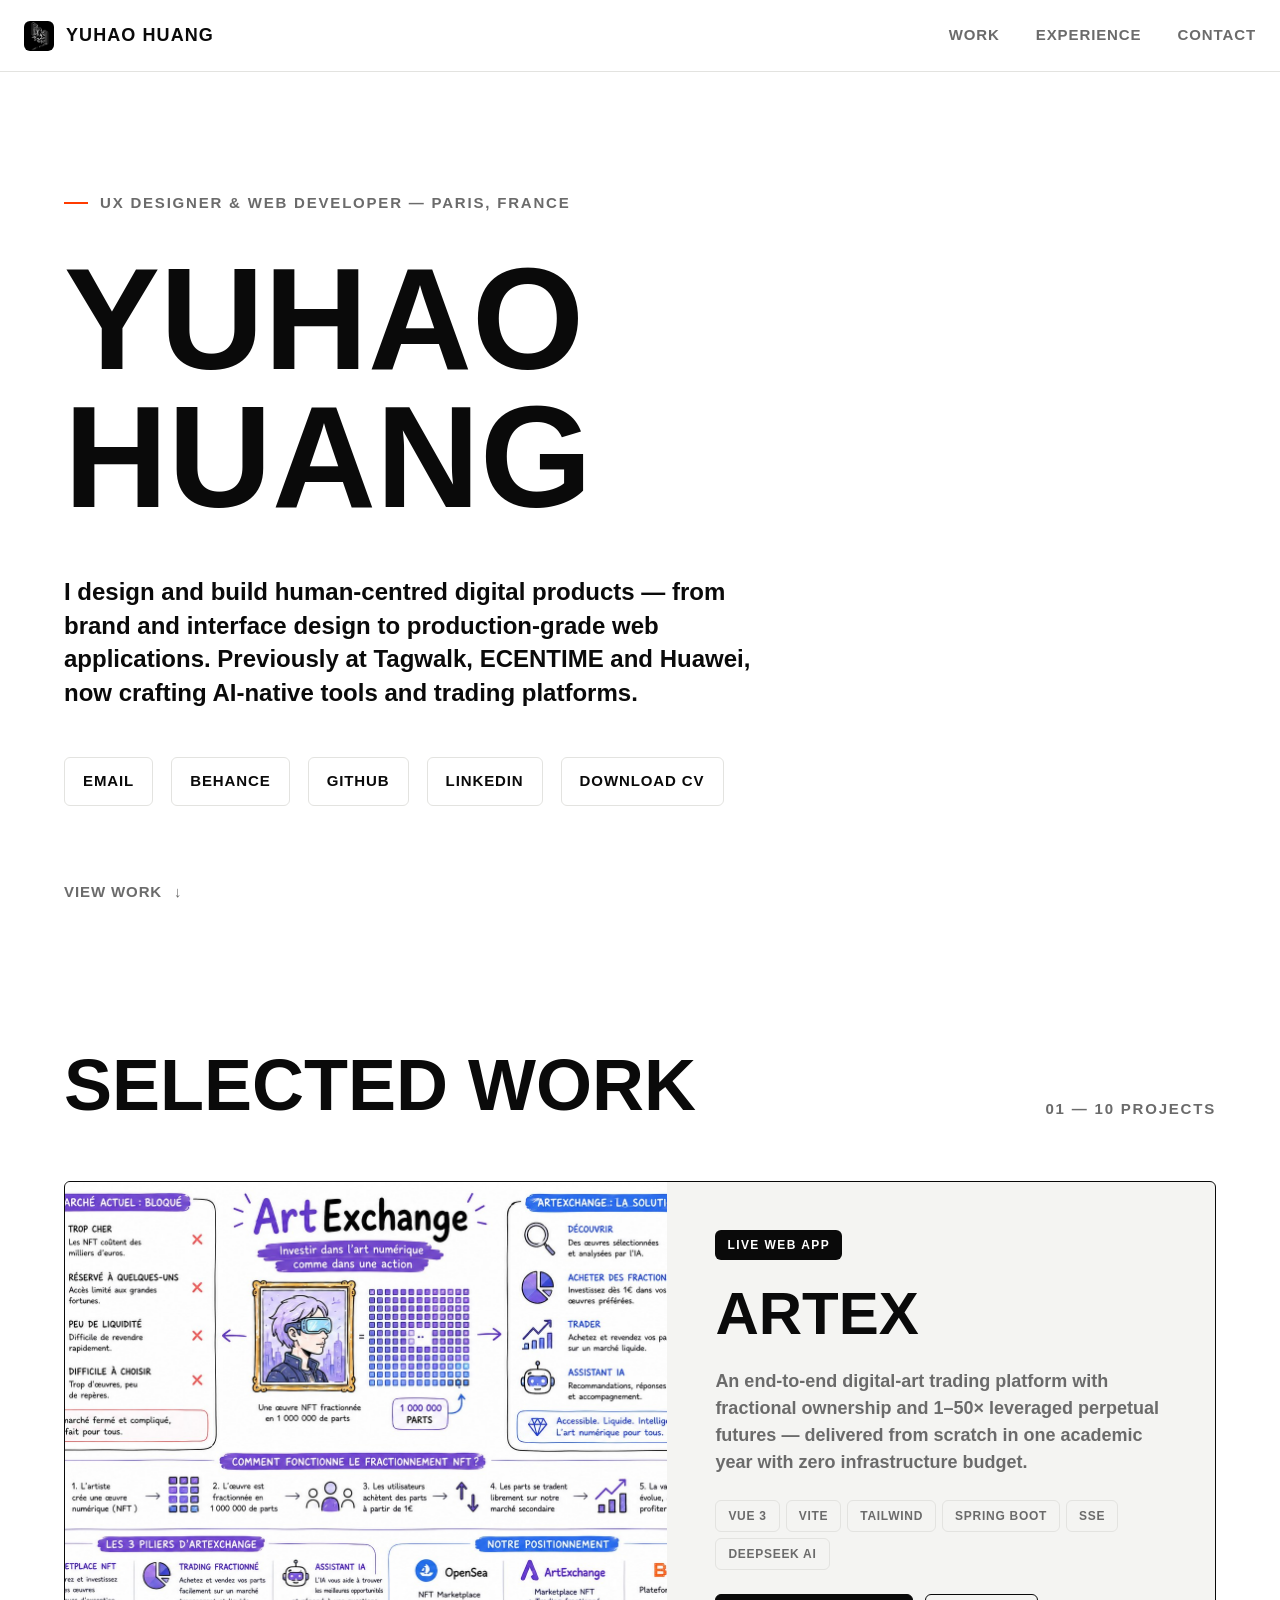
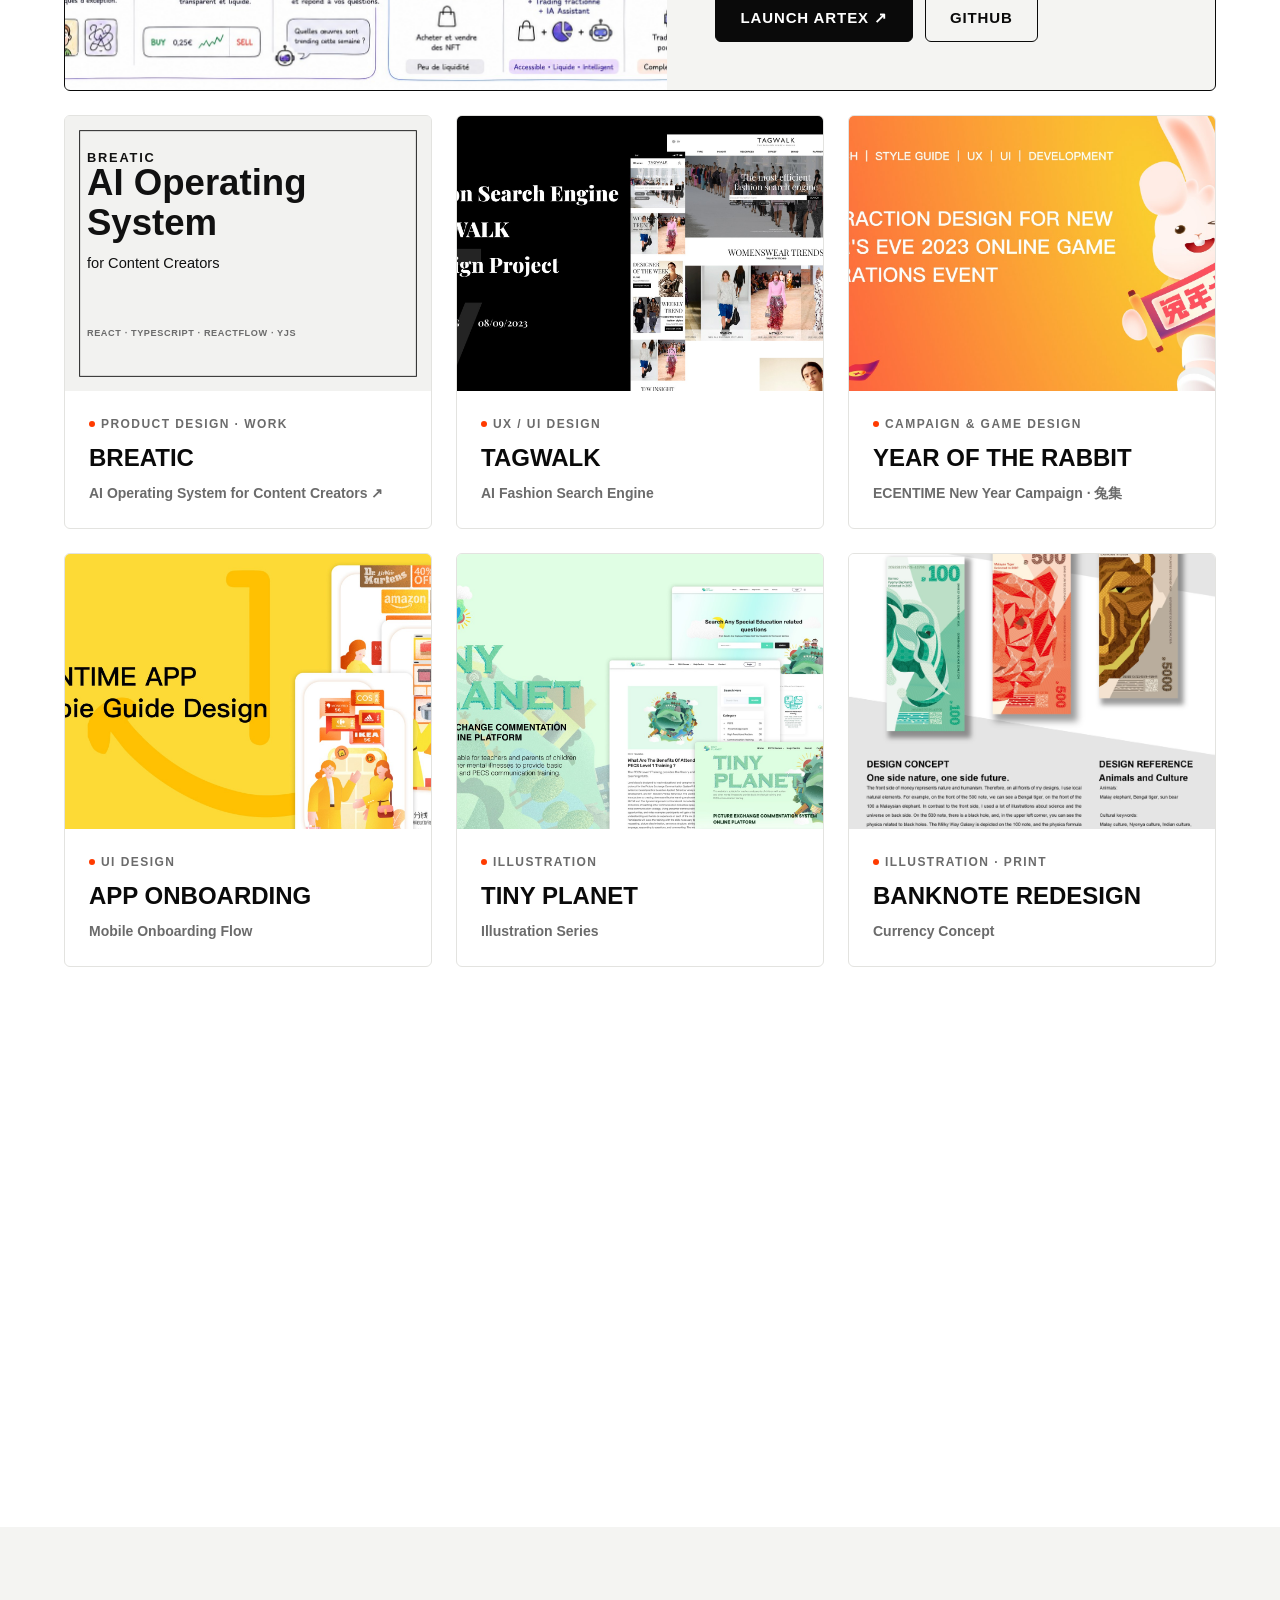
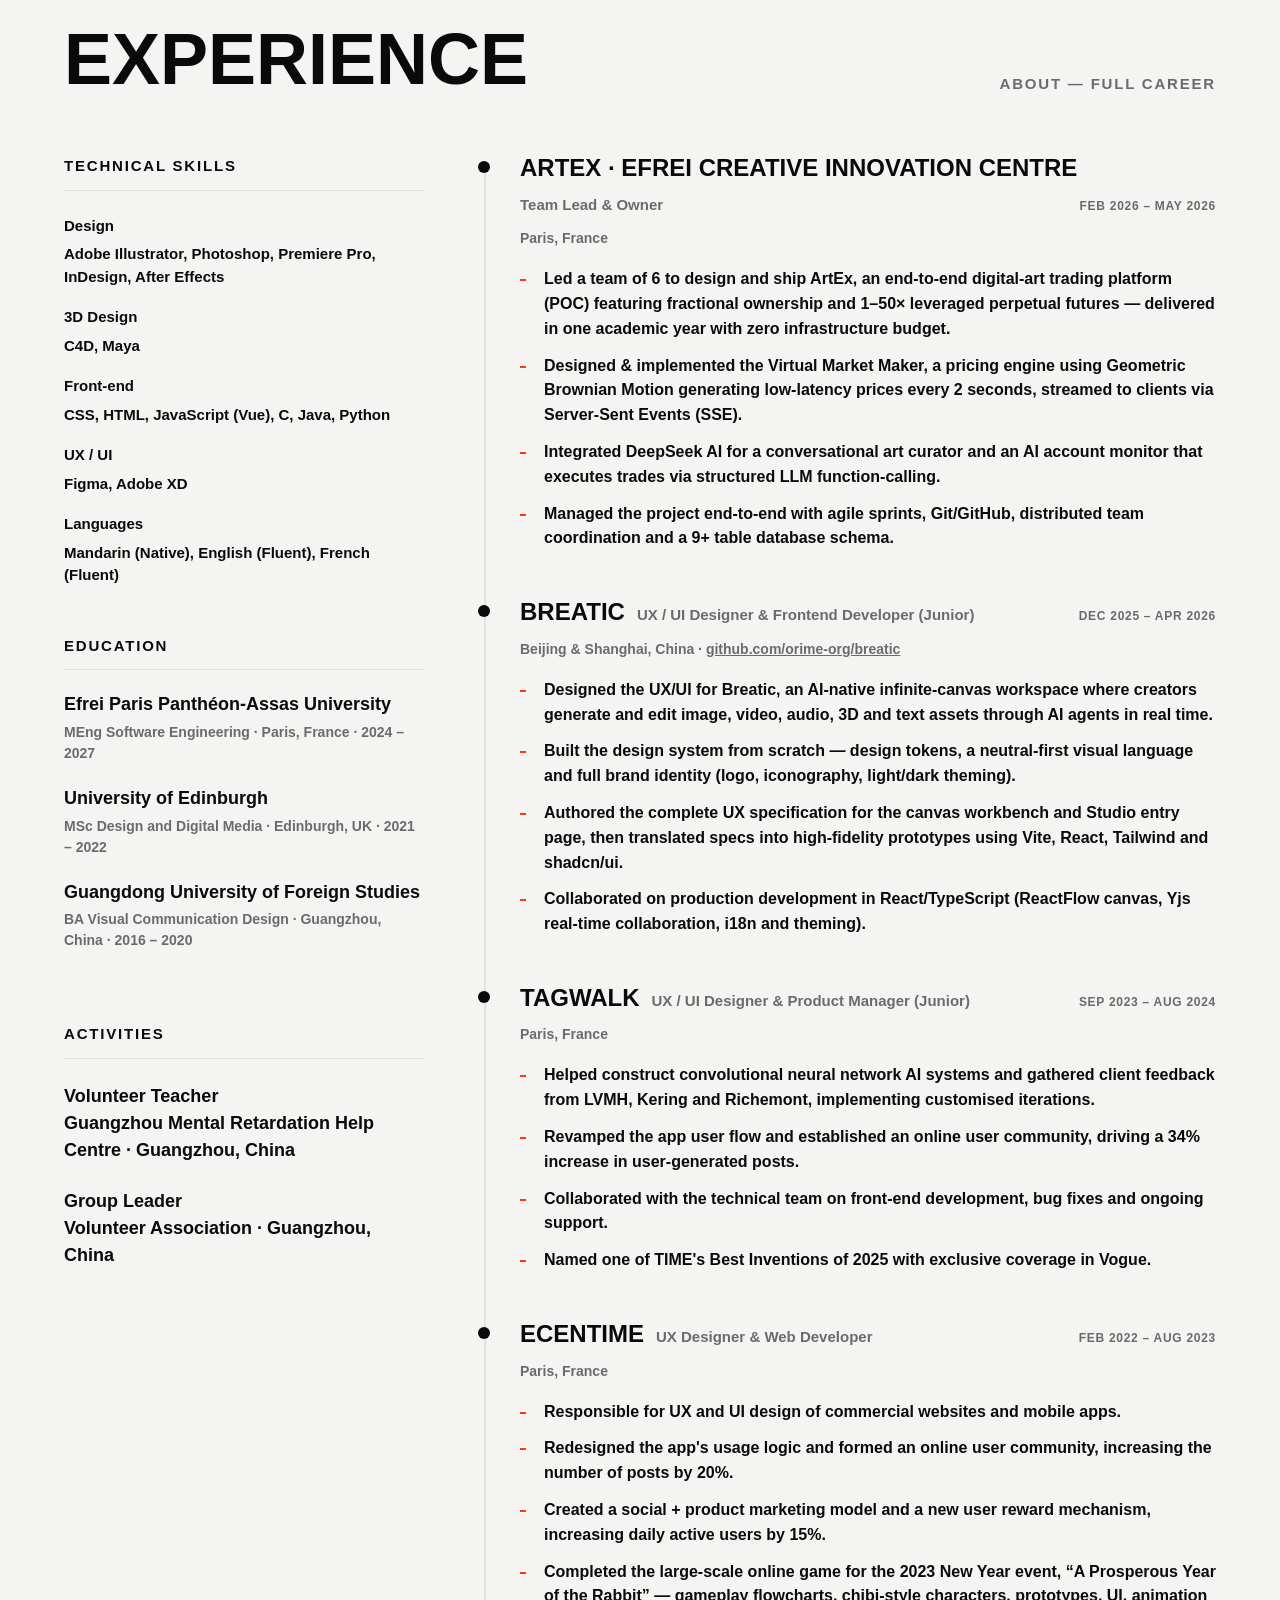
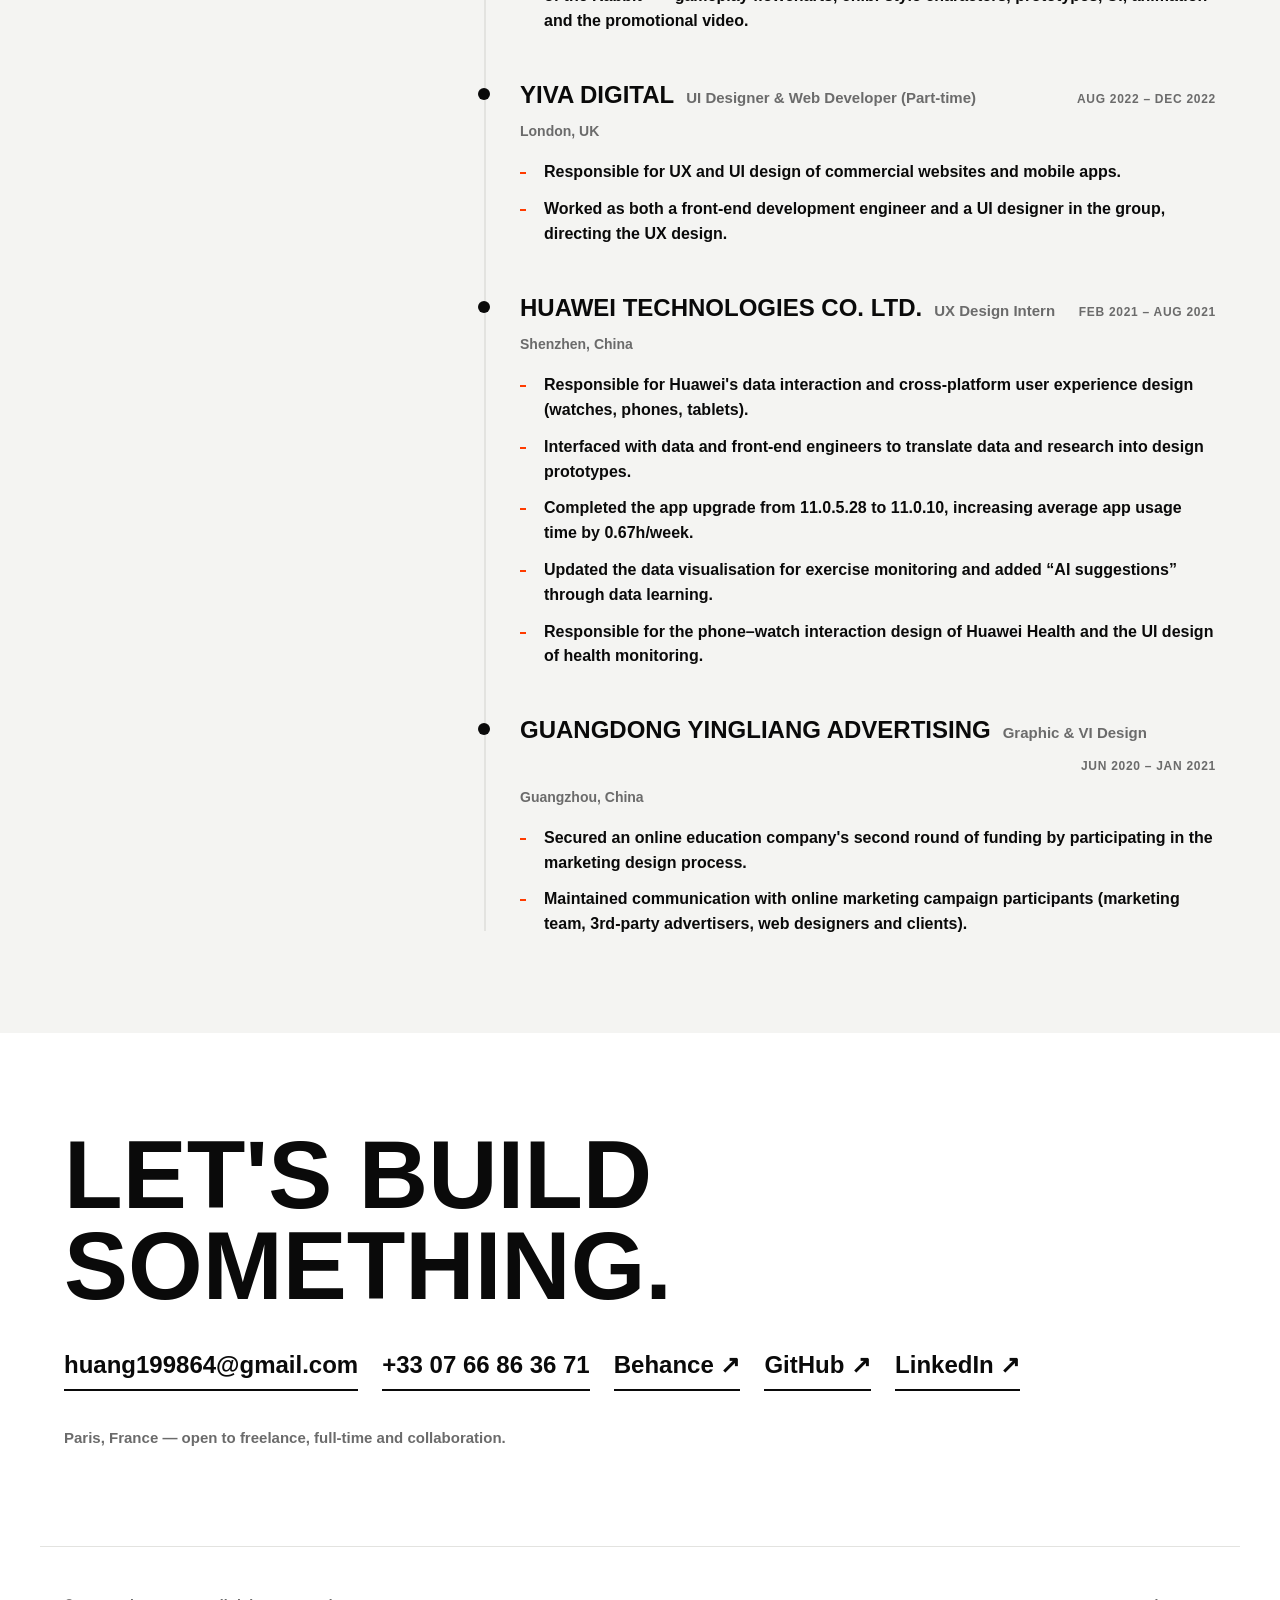
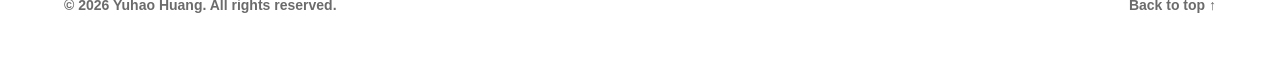
==== index.html @ ce912891 "Initial commit: personal portfolio website" ====
<!doctype html>
<html lang="en">
<head>
  <meta charset="UTF-8" />
  <meta name="viewport" content="width=device-width, initial-scale=1.0" />
  <title>Yuhao Huang — UX Designer &amp; Web Developer</title>
  <meta name="description" content="Portfolio of Yuhao Huang — UX designer and web developer based in Paris. Product design, interface design and full-stack web projects." />
  <link rel="icon" type="image/png" href="assets/favicon.png" />
  <link rel="stylesheet" href="css/style.css" />
  <script>document.documentElement.classList.add('js');</script>
</head>
<body>

  <!-- ============================================================ NAV -->
  <header class="nav">
    <a class="nav__brand" href="#top">
      <img src="assets/logo.png" alt="Yuhao Huang logo" />
      Yuhao Huang
    </a>
    <nav class="nav__links" id="navLinks">
      <a href="#work">Work</a>
      <a href="#experience">Experience</a>
      <a href="#contact">Contact</a>
    </nav>
    <button class="nav__toggle" id="navToggle" aria-label="Toggle menu">
      <span></span><span></span><span></span>
    </button>
  </header>

  <main>
    <!-- ============================================================ HERO -->
    <section class="hero" id="top">
      <p class="hero__eyebrow">UX Designer &amp; Web Developer — Paris, France</p>
      <h1 class="hero__name">Yuhao<br />Huang</h1>
      <p class="hero__tagline">
        I design and build human-centred digital products — from brand and interface
        design to production-grade web applications. Previously at Tagwalk, ECENTIME
        and Huawei, now crafting AI-native tools and trading platforms.
      </p>
      <div class="hero__links">
        <a href="mailto:huang199864@gmail.com">Email</a>
        <a href="https://www.behance.net/huang19986b513" target="_blank" rel="noopener">Behance</a>
        <a href="https://github.com/JackyHuang75414" target="_blank" rel="noopener">GitHub</a>
        <a href="https://www.linkedin.com/in/jacky-huang-5822a321b" target="_blank" rel="noopener">LinkedIn</a>
        <a href="assets/Yuhao-Huang_CV.pdf" target="_blank" rel="noopener">Download CV</a>
      </div>
      <a class="hero__scroll" href="#work">View work <span>↓</span></a>
    </section>

    <!-- ============================================================ WORK -->
    <section class="section work" id="work">
      <div class="section__head">
        <h2>Selected Work</h2>
        <span class="section__index">01 — 10 Projects</span>
      </div>

      <!-- ArtEx — full-stack web product (distinct treatment) -->
      <article class="featured grid--featured reveal">
        <div class="featured__media">
          <img src="assets/artex/cover.jpg" alt="ArtEx — fractional art trading platform" loading="lazy" />
        </div>
        <div class="featured__body">
          <span class="badge">Live Web App</span>
          <h3 class="featured__title">ArtEx</h3>
          <p class="featured__desc">
            An end-to-end digital-art trading platform with fractional ownership and
            1–50× leveraged perpetual futures — delivered from scratch in one academic
            year with zero infrastructure budget.
          </p>
          <div class="chips">
            <span class="chip">Vue 3</span>
            <span class="chip">Vite</span>
            <span class="chip">Tailwind</span>
            <span class="chip">Spring Boot</span>
            <span class="chip">SSE</span>
            <span class="chip">DeepSeek AI</span>
          </div>
          <div class="featured__actions">
            <a class="btn btn--solid" href="artex/" target="_blank" rel="noopener">Launch ArtEx ↗</a>
            <a class="btn btn--ghost" href="https://github.com/JackyHuang75414/Innovation_project_Digital_Art_Paintings" target="_blank" rel="noopener">GitHub</a>
          </div>
        </div>
      </article>

      <!-- Design & product grid -->
      <div class="grid">
        <!-- Breatic -->
        <a class="project reveal" href="https://github.com/orime-org/breatic" target="_blank" rel="noopener">
          <div class="project__media"><img src="assets/breatic/cover.svg" alt="Breatic" loading="lazy" /></div>
          <div class="project__body">
            <span class="project__cat"><span class="dot"></span>Product Design · Work</span>
            <h3 class="project__title">Breatic</h3>
            <p class="project__sub">AI Operating System for Content Creators ↗</p>
          </div>
        </a>

        <!-- Tagwalk -->
        <article class="project reveal" data-project="tagwalk">
          <div class="project__media"><img src="assets/tagwalk/1.jpg" alt="Tagwalk fashion search engine" loading="lazy" /></div>
          <div class="project__body">
            <span class="project__cat"><span class="dot"></span>UX / UI Design</span>
            <h3 class="project__title">Tagwalk</h3>
            <p class="project__sub">AI Fashion Search Engine</p>
          </div>
        </article>

        <!-- Rabbit -->
        <article class="project reveal" data-project="rabbit">
          <div class="project__media"><img src="assets/rabbit/1.jpg" alt="A Prosperous Year of the Rabbit" loading="lazy" /></div>
          <div class="project__body">
            <span class="project__cat"><span class="dot"></span>Campaign &amp; Game Design</span>
            <h3 class="project__title">Year of the Rabbit</h3>
            <p class="project__sub">ECENTIME New Year Campaign · 兔集</p>
          </div>
        </article>

        <!-- App onboarding guide -->
        <article class="project reveal" data-project="onboarding">
          <div class="project__media"><img src="assets/onboarding/1.jpg" alt="App onboarding guide" loading="lazy" /></div>
          <div class="project__body">
            <span class="project__cat"><span class="dot"></span>UI Design</span>
            <h3 class="project__title">App Onboarding</h3>
            <p class="project__sub">Mobile Onboarding Flow</p>
          </div>
        </article>

        <!-- Tiny planet -->
        <article class="project reveal" data-project="tinyplanet">
          <div class="project__media"><img src="assets/tinyplanet/1.jpg" alt="Tiny planet" loading="lazy" /></div>
          <div class="project__body">
            <span class="project__cat"><span class="dot"></span>Illustration</span>
            <h3 class="project__title">Tiny Planet</h3>
            <p class="project__sub">Illustration Series</p>
          </div>
        </article>

        <!-- Banknote -->
        <article class="project reveal" data-project="banknote">
          <div class="project__media"><img src="assets/banknote/1.jpg" alt="Banknote redesign" loading="lazy" /></div>
          <div class="project__body">
            <span class="project__cat"><span class="dot"></span>Illustration · Print</span>
            <h3 class="project__title">Banknote Redesign</h3>
            <p class="project__sub">Currency Concept</p>
          </div>
        </article>

        <!-- Zhongce -->
        <article class="project reveal" data-project="zhongce">
          <div class="project__media"><img src="assets/zhongce/1.jpg" alt="Crowd-testing base" loading="lazy" /></div>
          <div class="project__body">
            <span class="project__cat"><span class="dot"></span>App UI / UX Design</span>
            <h3 class="project__title">Crowd-Testing Base</h3>
            <p class="project__sub">众测基地 — Product Testing Platform</p>
          </div>
        </article>

        <!-- PECS -->
        <article class="project reveal" data-project="pecs">
          <div class="project__media"><img src="assets/pecs/1.jpg" alt="PECS visual teaching aid" loading="lazy" /></div>
          <div class="project__body">
            <span class="project__cat"><span class="dot"></span>Inclusive Design</span>
            <h3 class="project__title">PECS Visual Teaching Aid</h3>
            <p class="project__sub">Communication Training System Design</p>
          </div>
        </article>

        <!-- Selected works -->
        <article class="project reveal" data-project="works">
          <div class="project__media"><img src="assets/works/1.jpg" alt="Selected works" loading="lazy" /></div>
          <div class="project__body">
            <span class="project__cat"><span class="dot"></span>Portfolio</span>
            <h3 class="project__title">Selected Works</h3>
            <p class="project__sub">黄禹豪作品 — Full Collection</p>
          </div>
        </article>
      </div>
    </section>

    <!-- ============================================================ EXPERIENCE -->
    <section class="section section--band" id="experience">
      <div class="section section--flush">
        <div class="section__head">
          <h2>Experience</h2>
          <span class="section__index">About — Full Career</span>
        </div>

        <div class="experience__layout">
          <aside class="exp__sidebar">
            <div class="exp__block">
              <h3>Technical Skills</h3>
              <ul class="skill-list">
                <li><strong>Design</strong>Adobe Illustrator, Photoshop, Premiere Pro, InDesign, After Effects</li>
                <li><strong>3D Design</strong>C4D, Maya</li>
                <li><strong>Front-end</strong>CSS, HTML, JavaScript (Vue), C, Java, Python</li>
                <li><strong>UX / UI</strong>Figma, Adobe XD</li>
                <li><strong>Languages</strong>Mandarin (Native), English (Fluent), French (Fluent)</li>
              </ul>
            </div>

            <div class="exp__block">
              <h3>Education</h3>
              <div class="edu-item">
                <h4>Efrei Paris Panthéon-Assas University</h4>
                <p>MEng Software Engineering · Paris, France · 2024 – 2027</p>
              </div>
              <div class="edu-item">
                <h4>University of Edinburgh</h4>
                <p>MSc Design and Digital Media · Edinburgh, UK · 2021 – 2022</p>
              </div>
              <div class="edu-item">
                <h4>Guangdong University of Foreign Studies</h4>
                <p>BA Visual Communication Design · Guangzhou, China · 2016 – 2020</p>
              </div>
            </div>

            <div class="exp__block">
              <h3>Activities</h3>
              <div class="act-item">
                <h4>Volunteer Teacher</h4>
                <p>Guangzhou Mental Retardation Help Centre · Guangzhou, China</p>
              </div>
              <div class="act-item">
                <h4>Group Leader</h4>
                <p>Volunteer Association · Guangzhou, China</p>
              </div>
            </div>
          </aside>

          <div class="timeline">
            <div class="job">
              <div class="job__meta">
                <h4 class="job__company">ArtEx · EFREI Creative Innovation Centre</h4>
                <span class="job__role">Team Lead &amp; Owner</span>
                <span class="job__when">Feb 2026 – May 2026</span>
              </div>
              <p class="job__place">Paris, France</p>
              <ul class="job__list">
                <li>Led a team of 6 to design and ship ArtEx, an end-to-end digital-art trading platform (POC) featuring fractional ownership and 1–50× leveraged perpetual futures — delivered in one academic year with zero infrastructure budget.</li>
                <li>Designed &amp; implemented the Virtual Market Maker, a pricing engine using Geometric Brownian Motion generating low-latency prices every 2 seconds, streamed to clients via Server-Sent Events (SSE).</li>
                <li>Integrated DeepSeek AI for a conversational art curator and an AI account monitor that executes trades via structured LLM function-calling.</li>
                <li>Managed the project end-to-end with agile sprints, Git/GitHub, distributed team coordination and a 9+ table database schema.</li>
              </ul>
            </div>

            <div class="job">
              <div class="job__meta">
                <h4 class="job__company">Breatic</h4>
                <span class="job__role">UX / UI Designer &amp; Frontend Developer (Junior)</span>
                <span class="job__when">Dec 2025 – Apr 2026</span>
              </div>
              <p class="job__place">Beijing &amp; Shanghai, China · <a href="https://github.com/orime-org/breatic" target="_blank" rel="noopener" style="text-decoration:underline;">github.com/orime-org/breatic</a></p>
              <ul class="job__list">
                <li>Designed the UX/UI for Breatic, an AI-native infinite-canvas workspace where creators generate and edit image, video, audio, 3D and text assets through AI agents in real time.</li>
                <li>Built the design system from scratch — design tokens, a neutral-first visual language and full brand identity (logo, iconography, light/dark theming).</li>
                <li>Authored the complete UX specification for the canvas workbench and Studio entry page, then translated specs into high-fidelity prototypes using Vite, React, Tailwind and shadcn/ui.</li>
                <li>Collaborated on production development in React/TypeScript (ReactFlow canvas, Yjs real-time collaboration, i18n and theming).</li>
              </ul>
            </div>

            <div class="job">
              <div class="job__meta">
                <h4 class="job__company">Tagwalk</h4>
                <span class="job__role">UX / UI Designer &amp; Product Manager (Junior)</span>
                <span class="job__when">Sep 2023 – Aug 2024</span>
              </div>
              <p class="job__place">Paris, France</p>
              <ul class="job__list">
                <li>Helped construct convolutional neural network AI systems and gathered client feedback from LVMH, Kering and Richemont, implementing customised iterations.</li>
                <li>Revamped the app user flow and established an online user community, driving a 34% increase in user-generated posts.</li>
                <li>Collaborated with the technical team on front-end development, bug fixes and ongoing support.</li>
                <li>Named one of TIME's Best Inventions of 2025 with exclusive coverage in Vogue.</li>
              </ul>
            </div>

            <div class="job">
              <div class="job__meta">
                <h4 class="job__company">ECENTIME</h4>
                <span class="job__role">UX Designer &amp; Web Developer</span>
                <span class="job__when">Feb 2022 – Aug 2023</span>
              </div>
              <p class="job__place">Paris, France</p>
              <ul class="job__list">
                <li>Responsible for UX and UI design of commercial websites and mobile apps.</li>
                <li>Redesigned the app's usage logic and formed an online user community, increasing the number of posts by 20%.</li>
                <li>Created a social + product marketing model and a new user reward mechanism, increasing daily active users by 15%.</li>
                <li>Completed the large-scale online game for the 2023 New Year event, “A Prosperous Year of the Rabbit” — gameplay flowcharts, chibi-style characters, prototypes, UI, animation and the promotional video.</li>
              </ul>
            </div>

            <div class="job">
              <div class="job__meta">
                <h4 class="job__company">YIVA Digital</h4>
                <span class="job__role">UI Designer &amp; Web Developer (Part-time)</span>
                <span class="job__when">Aug 2022 – Dec 2022</span>
              </div>
              <p class="job__place">London, UK</p>
              <ul class="job__list">
                <li>Responsible for UX and UI design of commercial websites and mobile apps.</li>
                <li>Worked as both a front-end development engineer and a UI designer in the group, directing the UX design.</li>
              </ul>
            </div>

            <div class="job">
              <div class="job__meta">
                <h4 class="job__company">Huawei Technologies Co. Ltd.</h4>
                <span class="job__role">UX Design Intern</span>
                <span class="job__when">Feb 2021 – Aug 2021</span>
              </div>
              <p class="job__place">Shenzhen, China</p>
              <ul class="job__list">
                <li>Responsible for Huawei's data interaction and cross-platform user experience design (watches, phones, tablets).</li>
                <li>Interfaced with data and front-end engineers to translate data and research into design prototypes.</li>
                <li>Completed the app upgrade from 11.0.5.28 to 11.0.10, increasing average app usage time by 0.67h/week.</li>
                <li>Updated the data visualisation for exercise monitoring and added “AI suggestions” through data learning.</li>
                <li>Responsible for the phone–watch interaction design of Huawei Health and the UI design of health monitoring.</li>
              </ul>
            </div>

            <div class="job">
              <div class="job__meta">
                <h4 class="job__company">Guangdong Yingliang Advertising</h4>
                <span class="job__role">Graphic &amp; VI Design</span>
                <span class="job__when">Jun 2020 – Jan 2021</span>
              </div>
              <p class="job__place">Guangzhou, China</p>
              <ul class="job__list">
                <li>Secured an online education company's second round of funding by participating in the marketing design process.</li>
                <li>Maintained communication with online marketing campaign participants (marketing team, 3rd-party advertisers, web designers and clients).</li>
              </ul>
            </div>
          </div>
        </div>
      </div>
    </section>

    <!-- ============================================================ CONTACT -->
    <section class="section contact" id="contact">
      <h2>Let's build<br />something.</h2>
      <div class="contact__grid">
        <a href="mailto:huang199864@gmail.com">huang199864@gmail.com</a>
        <a href="tel:+330766863671">+33 07 66 86 36 71</a>
        <a href="https://www.behance.net/huang19986b513" target="_blank" rel="noopener">Behance ↗</a>
        <a href="https://github.com/JackyHuang75414" target="_blank" rel="noopener">GitHub ↗</a>
        <a href="https://www.linkedin.com/in/jacky-huang-5822a321b" target="_blank" rel="noopener">LinkedIn ↗</a>
      </div>
      <p class="contact__note">Paris, France — open to freelance, full-time and collaboration.</p>
    </section>
  </main>

  <footer class="footer">
    <p>© 2026 Yuhao Huang. All rights reserved.</p>
    <p><a href="#top">Back to top ↑</a></p>
  </footer>

  <!-- ============================================================ MODAL -->
  <div class="modal" id="modal" role="dialog" aria-modal="true">
    <div class="modal__bar">
      <span class="modal__title" id="modalTitle">Project</span>
      <span class="modal__count" id="modalCount"></span>
      <button class="modal__close" id="modalClose" aria-label="Close">✕</button>
    </div>
    <div class="modal__intro">
      <span class="cat" id="modalCat"></span>
      <h3 id="modalHeading"></h3>
      <p id="modalDesc"></p>
    </div>
    <div class="modal__gallery" id="modalGallery"></div>
  </div>

  <script src="js/main.js"></script>
</body>
</html>
---- css/style.css ----
/* ==========================================================================
   Yuhao Huang — Portfolio
   Design system: Helvetica, light theme, 900 (display) / 600 (body) weights,
   all layout spacing in multiples of 6px.
   ========================================================================== */

:root {
  /* Type */
  --font: "Helvetica Neue", Helvetica, Arial, "Nimbus Sans L", "Liberation Sans", sans-serif;
  --fw-black: 900;
  --fw-mid: 600;

  /* Color — light, high contrast */
  --bg: #ffffff;
  --surface: #f4f4f2;
  --surface-2: #ececea;
  --ink: #0a0a0a;
  --muted: #6b6b6b;
  --line: #e3e3e0;
  --accent: #ff3b00;

  /* Spacing scale (multiples of 6) */
  --s6: 6px;
  --s12: 12px;
  --s18: 18px;
  --s24: 24px;
  --s30: 30px;
  --s36: 36px;
  --s48: 48px;
  --s60: 60px;
  --s72: 72px;
  --s96: 96px;
  --s120: 120px;
  --s144: 144px;

  --nav-h: 72px;
  --gutter: 24px;
  --max: 1200px;
}

* { margin: 0; padding: 0; box-sizing: border-box; }

html { scroll-behavior: smooth; }

body {
  font-family: var(--font);
  font-weight: var(--fw-mid);
  font-size: 18px;
  line-height: 1.5;
  color: var(--ink);
  background: var(--bg);
  -webkit-font-smoothing: antialiased;
  text-rendering: optimizeLegibility;
}

a { color: inherit; text-decoration: none; }
img { display: block; width: 100%; height: auto; }

::selection { background: var(--ink); color: var(--bg); }

/* ---------------------------------------------------------------- Nav */
.nav {
  position: sticky;
  top: 0;
  z-index: 60;
  height: var(--nav-h);
  display: flex;
  align-items: center;
  justify-content: space-between;
  padding: 0 var(--gutter);
  background: rgba(255, 255, 255, 0.92);
  backdrop-filter: blur(6px);
  border-bottom: 1px solid var(--line);
}

.nav__brand {
  display: flex;
  align-items: center;
  gap: var(--s12);
  font-weight: var(--fw-black);
  font-size: 18px;
  letter-spacing: 0.06em;
  text-transform: uppercase;
}
.nav__brand img { width: 30px; height: 30px; border-radius: 6px; }

.nav__links {
  display: flex;
  align-items: center;
  gap: var(--s36);
}
.nav__links a {
  font-weight: var(--fw-mid);
  font-size: 15px;
  letter-spacing: 0.06em;
  text-transform: uppercase;
  color: var(--muted);
  transition: color 0.18s ease;
}
.nav__links a:hover { color: var(--ink); }

.nav__toggle {
  display: none;
  border: 1px solid var(--line);
  background: var(--bg);
  width: 48px;
  height: 48px;
  cursor: pointer;
  border-radius: 6px;
}
.nav__toggle span {
  display: block;
  width: 24px;
  height: 2px;
  background: var(--ink);
  margin: 0 auto;
}
.nav__toggle span + span { margin-top: 6px; }

/* ---------------------------------------------------------------- Hero */
.hero {
  padding: var(--s120) var(--gutter) var(--s96);
  max-width: var(--max);
  margin: 0 auto;
}
.hero__eyebrow {
  font-size: 15px;
  font-weight: var(--fw-mid);
  letter-spacing: 0.12em;
  text-transform: uppercase;
  color: var(--muted);
  margin-bottom: var(--s36);
  display: flex;
  align-items: center;
  gap: var(--s12);
}
.hero__eyebrow::before {
  content: "";
  width: 24px;
  height: 2px;
  background: var(--accent);
}
.hero__name {
  font-size: clamp(60px, 12vw, 144px);
  font-weight: var(--fw-black);
  line-height: 0.96;
  text-transform: uppercase;
  margin-bottom: var(--s48);
}
.hero__tagline {
  font-size: 24px;
  font-weight: var(--fw-mid);
  line-height: 1.4;
  max-width: 720px;
  margin-bottom: var(--s48);
}
.hero__links {
  display: flex;
  flex-wrap: wrap;
  gap: var(--s18);
  margin-bottom: var(--s72);
}
.hero__links a {
  font-size: 15px;
  font-weight: var(--fw-mid);
  letter-spacing: 0.06em;
  text-transform: uppercase;
  padding: var(--s12) var(--s18);
  border: 1px solid var(--line);
  border-radius: 6px;
  transition: all 0.18s ease;
}
.hero__links a:hover {
  background: var(--ink);
  color: var(--bg);
  border-color: var(--ink);
}
.hero__scroll {
  display: inline-flex;
  align-items: center;
  gap: var(--s12);
  font-size: 15px;
  font-weight: var(--fw-mid);
  letter-spacing: 0.06em;
  text-transform: uppercase;
  color: var(--muted);
}
.hero__scroll span { transition: transform 0.18s ease; }
.hero__scroll:hover span { transform: translateY(6px); }

/* ---------------------------------------------------------------- Section */
.section {
  padding: var(--s96) var(--gutter);
  max-width: var(--max);
  margin: 0 auto;
}
.section--band { max-width: none; background: var(--surface); }
.section--flush { padding-top: 0; padding-bottom: 0; }

.section__head {
  display: flex;
  align-items: flex-end;
  justify-content: space-between;
  gap: var(--s24);
  margin-bottom: var(--s60);
}
.section__head h2 {
  font-size: clamp(48px, 7vw, 72px);
  font-weight: var(--fw-black);
  line-height: 1;
  text-transform: uppercase;
}
.section__head .section__index {
  font-size: 15px;
  font-weight: var(--fw-mid);
  letter-spacing: 0.12em;
  color: var(--muted);
  text-transform: uppercase;
}

/* ---------------------------------------------------------------- Work grid */
.work { padding-top: var(--s48); }

.project {
  position: relative;
  display: block;
  cursor: pointer;
  border: 1px solid var(--line);
  border-radius: 6px;
  overflow: hidden;
  background: var(--bg);
  transition: transform 0.22s ease, box-shadow 0.22s ease;
}
.project:hover {
  transform: translateY(-6px);
  box-shadow: 0 12px 30px rgba(0, 0, 0, 0.08);
}
.project__media {
  aspect-ratio: 4 / 3;
  overflow: hidden;
  background: var(--surface-2);
}
.project__media img {
  width: 100%;
  height: 100%;
  object-fit: cover;
  transition: transform 0.4s ease;
}
.project:hover .project__media img { transform: scale(1.04); }
.project__body {
  padding: var(--s24);
  display: flex;
  flex-direction: column;
  gap: var(--s12);
}
.project__cat {
  display: inline-flex;
  gap: var(--s6);
  align-items: center;
  font-size: 12px;
  font-weight: var(--fw-mid);
  letter-spacing: 0.12em;
  text-transform: uppercase;
  color: var(--muted);
}
.project__cat .dot { width: 6px; height: 6px; border-radius: 50%; background: var(--accent); }
.project__title {
  font-size: 24px;
  font-weight: var(--fw-black);
  line-height: 1.1;
  text-transform: uppercase;
}
.project__sub { font-size: 14px; font-weight: var(--fw-mid); color: var(--muted); }

.grid {
  display: grid;
  grid-template-columns: repeat(3, 1fr);
  gap: var(--s24);
}
.grid--featured { margin-bottom: var(--s24); }

/* Featured (web product) card — ArtEx */
.featured {
  display: grid;
  grid-template-columns: 1.1fr 1fr;
  border: 1px solid var(--ink);
  border-radius: 6px;
  overflow: hidden;
  background: var(--surface);
}
.featured__media {
  min-height: 360px;
  background: #111;
  position: relative;
  overflow: hidden;
}
.featured__media img {
  position: absolute;
  inset: 0;
  width: 100%;
  height: 100%;
  object-fit: cover;
}
.featured__body {
  padding: var(--s48);
  display: flex;
  flex-direction: column;
  justify-content: center;
  gap: var(--s24);
}
.badge {
  display: inline-flex;
  align-items: center;
  gap: var(--s6);
  align-self: flex-start;
  font-size: 12px;
  font-weight: var(--fw-black);
  letter-spacing: 0.12em;
  text-transform: uppercase;
  padding: var(--s6) var(--s12);
  background: var(--ink);
  color: var(--bg);
  border-radius: 6px;
}
.featured__title {
  font-size: clamp(36px, 5vw, 60px);
  font-weight: var(--fw-black);
  line-height: 1;
  text-transform: uppercase;
}
.featured__desc { font-size: 18px; color: var(--muted); line-height: 1.5; }
.chips { display: flex; flex-wrap: wrap; gap: var(--s6); }
.chip {
  font-size: 12px;
  font-weight: var(--fw-mid);
  letter-spacing: 0.06em;
  text-transform: uppercase;
  padding: var(--s6) var(--s12);
  border: 1px solid var(--line);
  border-radius: 6px;
  color: var(--muted);
}
.featured__actions { display: flex; flex-wrap: wrap; gap: var(--s12); }
.btn {
  display: inline-flex;
  align-items: center;
  gap: var(--s6);
  font-size: 15px;
  font-weight: var(--fw-black);
  letter-spacing: 0.06em;
  text-transform: uppercase;
  padding: var(--s12) var(--s24);
  border-radius: 6px;
  border: 1px solid var(--ink);
  transition: all 0.18s ease;
}
.btn--solid { background: var(--ink); color: var(--bg); }
.btn--solid:hover { background: var(--accent); border-color: var(--accent); }
.btn--ghost { background: transparent; color: var(--ink); }
.btn--ghost:hover { background: var(--ink); color: var(--bg); }

/* ---------------------------------------------------------------- Experience */
.experience__layout {
  display: grid;
  grid-template-columns: 360px 1fr;
  gap: var(--s60);
}
.exp__sidebar { display: flex; flex-direction: column; gap: var(--s48); }
.exp__block h3 {
  font-size: 15px;
  font-weight: var(--fw-black);
  letter-spacing: 0.12em;
  text-transform: uppercase;
  margin-bottom: var(--s24);
  padding-bottom: var(--s12);
  border-bottom: 1px solid var(--line);
}
.skill-list { list-style: none; display: flex; flex-direction: column; gap: var(--s18); }
.skill-list li { font-size: 15px; line-height: 1.5; }
.skill-list strong { font-weight: var(--fw-black); display: block; margin-bottom: var(--s6); }

.edu-item, .act-item { margin-bottom: var(--s24); }
.edu-item h4 { font-size: 18px; font-weight: var(--fw-black); line-height: 1.2; }
.edu-item p { font-size: 14px; color: var(--muted); margin-top: var(--s6); }

.timeline { position: relative; display: flex; flex-direction: column; gap: var(--s48); }
.timeline::before {
  content: "";
  position: absolute;
  left: 0;
  top: 6px;
  bottom: 6px;
  width: 2px;
  background: var(--line);
}
.job { position: relative; padding-left: var(--s36); }
.job::before {
  content: "";
  position: absolute;
  left: -6px;
  top: 6px;
  width: 12px;
  height: 12px;
  border-radius: 50%;
  background: var(--ink);
}
.job__meta {
  display: flex;
  flex-wrap: wrap;
  align-items: baseline;
  gap: var(--s12);
  margin-bottom: var(--s12);
}
.job__company { font-size: 24px; font-weight: var(--fw-black); text-transform: uppercase; line-height: 1.1; }
.job__role { font-size: 15px; font-weight: var(--fw-mid); color: var(--muted); }
.job__when {
  margin-left: auto;
  font-size: 12px;
  font-weight: var(--fw-black);
  letter-spacing: 0.06em;
  color: var(--muted);
  text-transform: uppercase;
}
.job__place { font-size: 14px; color: var(--muted); margin-bottom: var(--s18); }
.job__list { list-style: none; display: flex; flex-direction: column; gap: var(--s12); }
.job__list li {
  position: relative;
  padding-left: var(--s24);
  font-size: 16px;
  line-height: 1.55;
}
.job__list li::before { content: ""; position: absolute; left: 0; top: 12px; width: 6px; height: 2px; background: var(--accent); }

/* ---------------------------------------------------------------- Contact */
.contact { text-align: left; }
.contact h2 {
  font-size: clamp(48px, 9vw, 96px);
  font-weight: var(--fw-black);
  line-height: 0.95;
  text-transform: uppercase;
  margin-bottom: var(--s36);
}
.contact__grid {
  display: flex;
  flex-wrap: wrap;
  gap: var(--s24);
  align-items: flex-start;
}
.contact__grid a {
  font-size: 24px;
  font-weight: var(--fw-black);
  border-bottom: 2px solid var(--ink);
  padding-bottom: var(--s6);
  transition: color 0.18s ease, border-color 0.18s ease;
}
.contact__grid a:hover { color: var(--accent); border-color: var(--accent); }
.contact__note { font-size: 15px; color: var(--muted); margin-top: var(--s36); }

/* ---------------------------------------------------------------- Footer */
.footer {
  border-top: 1px solid var(--line);
  padding: var(--s48) var(--gutter);
  display: flex;
  flex-wrap: wrap;
  gap: var(--s12);
  align-items: center;
  justify-content: space-between;
  max-width: var(--max);
  margin: 0 auto;
}
.footer p { font-size: 14px; color: var(--muted); }
.footer a { font-size: 14px; font-weight: var(--fw-mid); color: var(--muted); }
.footer a:hover { color: var(--ink); }

/* ---------------------------------------------------------------- Modal */
.modal {
  position: fixed;
  inset: 0;
  z-index: 100;
  display: none;
  flex-direction: column;
  background: var(--bg);
}
.modal.is-open { display: flex; }
.modal__bar {
  position: sticky;
  top: 0;
  height: var(--nav-h);
  display: flex;
  align-items: center;
  justify-content: space-between;
  gap: var(--s24);
  padding: 0 var(--gutter);
  border-bottom: 1px solid var(--line);
  background: var(--bg);
}
.modal__title { font-size: 18px; font-weight: var(--fw-black); text-transform: uppercase; }
.modal__count { font-size: 12px; font-weight: var(--fw-mid); color: var(--muted); letter-spacing: 0.06em; }
.modal__close {
  border: 1px solid var(--line);
  background: var(--bg);
  width: 48px;
  height: 48px;
  border-radius: 6px;
  cursor: pointer;
  font-size: 24px;
  font-weight: var(--fw-black);
  color: var(--ink);
}
.modal__intro {
  padding: var(--s36) var(--gutter) 0;
  max-width: var(--max);
  margin: 0 auto;
  width: 100%;
}
.modal__intro .cat { font-size: 12px; font-weight: var(--fw-black); letter-spacing: 0.12em; color: var(--muted); text-transform: uppercase; }
.modal__intro h3 { font-size: clamp(36px, 6vw, 60px); font-weight: var(--fw-black); text-transform: uppercase; margin: var(--s12) 0 var(--s18); }
.modal__intro p { max-width: 720px; color: var(--muted); line-height: 1.5; }
.modal__gallery {
  flex: 1;
  overflow-y: auto;
  padding: var(--s36) var(--gutter) var(--s96);
  display: flex;
  flex-direction: column;
  gap: var(--s36);
  max-width: var(--max);
  margin: 0 auto;
  width: 100%;
}
.modal__gallery img {
  border: 1px solid var(--line);
  border-radius: 6px;
}

/* ---------------------------------------------------------------- Reveal */
.js .reveal { opacity: 0; transform: translateY(24px); transition: opacity 0.6s ease, transform 0.6s ease; }
.js .reveal.is-visible { opacity: 1; transform: none; }

/* ---------------------------------------------------------------- Responsive */
@media (max-width: 960px) {
  .grid { grid-template-columns: repeat(2, 1fr); }
  .featured { grid-template-columns: 1fr; }
  .featured__media { min-height: 300px; }
  .experience__layout { grid-template-columns: 1fr; }
  .job__when { margin-left: 0; width: 100%; }
}

@media (max-width: 640px) {
  .nav__links {
    position: absolute;
    top: var(--nav-h);
    left: 0;
    right: 0;
    flex-direction: column;
    align-items: stretch;
    gap: 0;
    background: var(--bg);
    border-bottom: 1px solid var(--line);
    display: none;
  }
  .nav__links.is-open { display: flex; }
  .nav__links a { padding: var(--s18) var(--gutter); border-top: 1px solid var(--line); }
  .nav__toggle { display: block; }
  .grid { grid-template-columns: 1fr; }
  .hero { padding-top: var(--s72); }
  .section { padding-top: var(--s72); padding-bottom: var(--s72); }
}
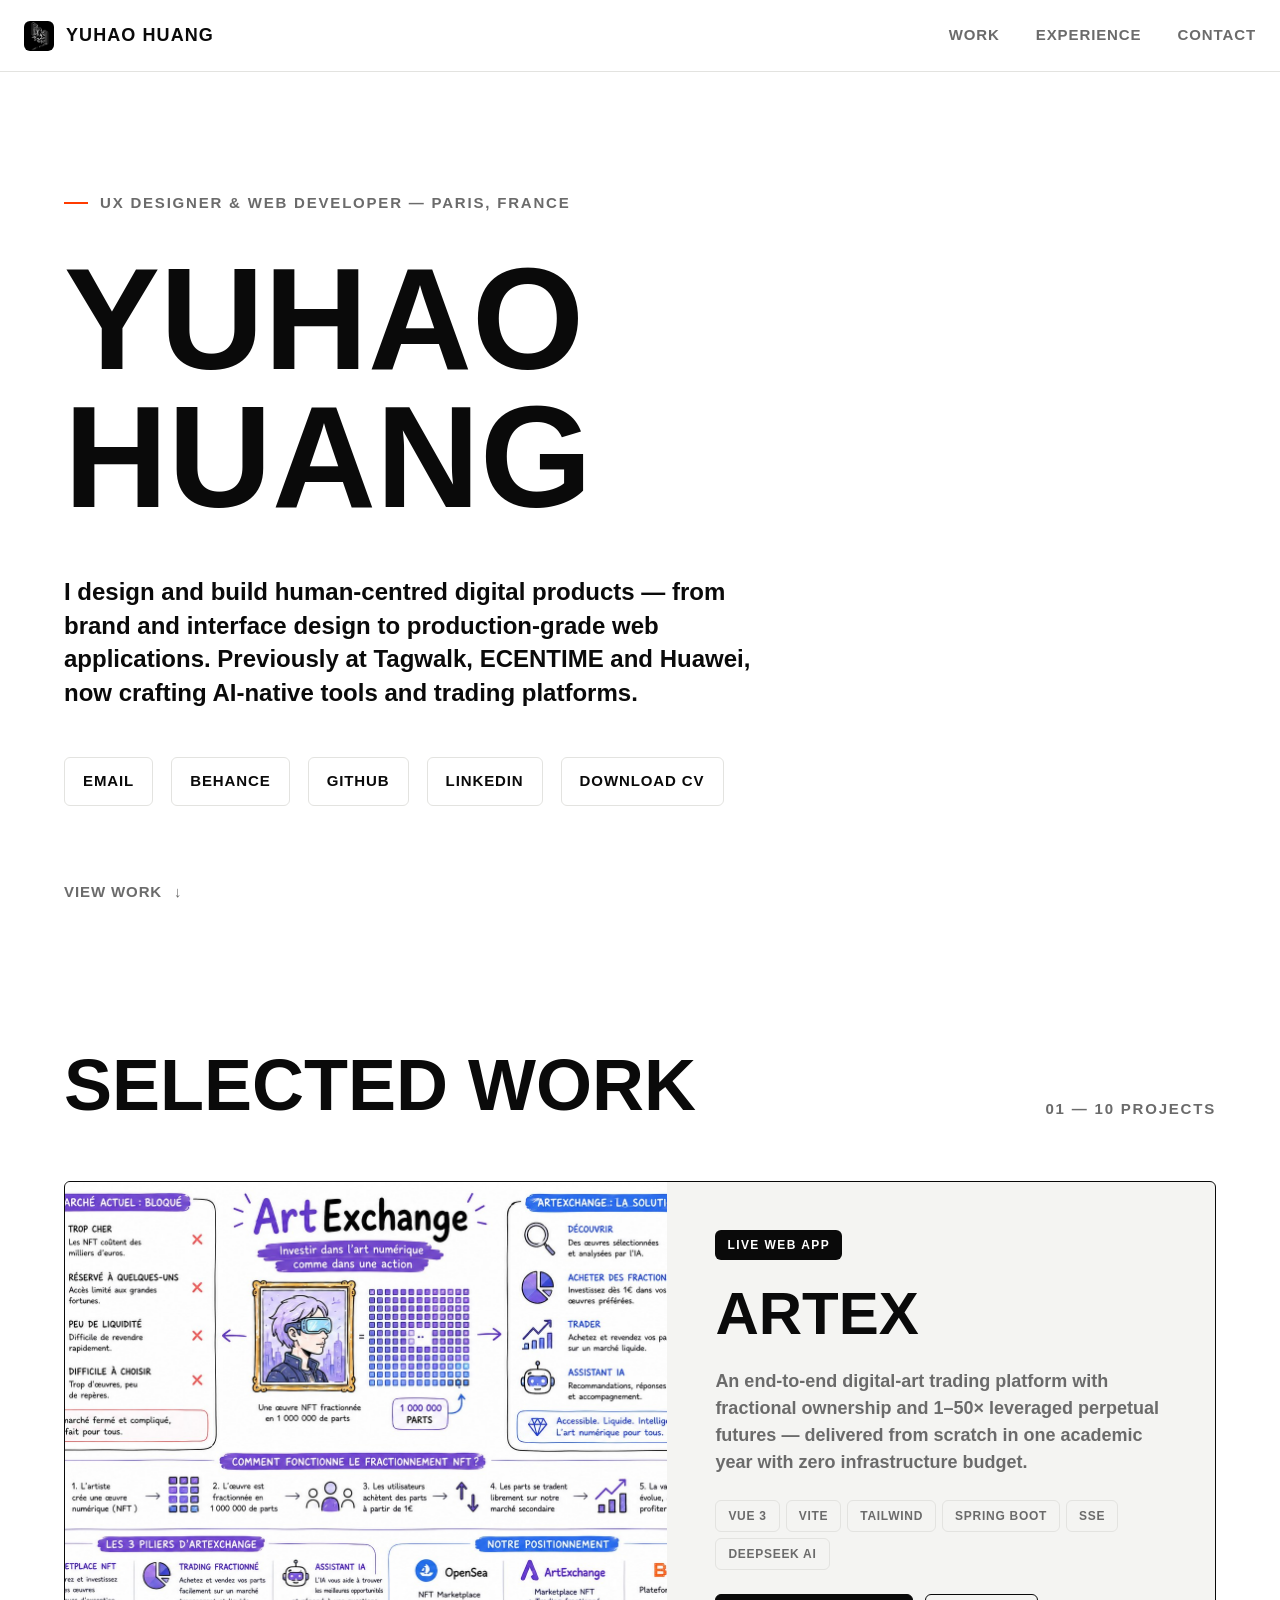
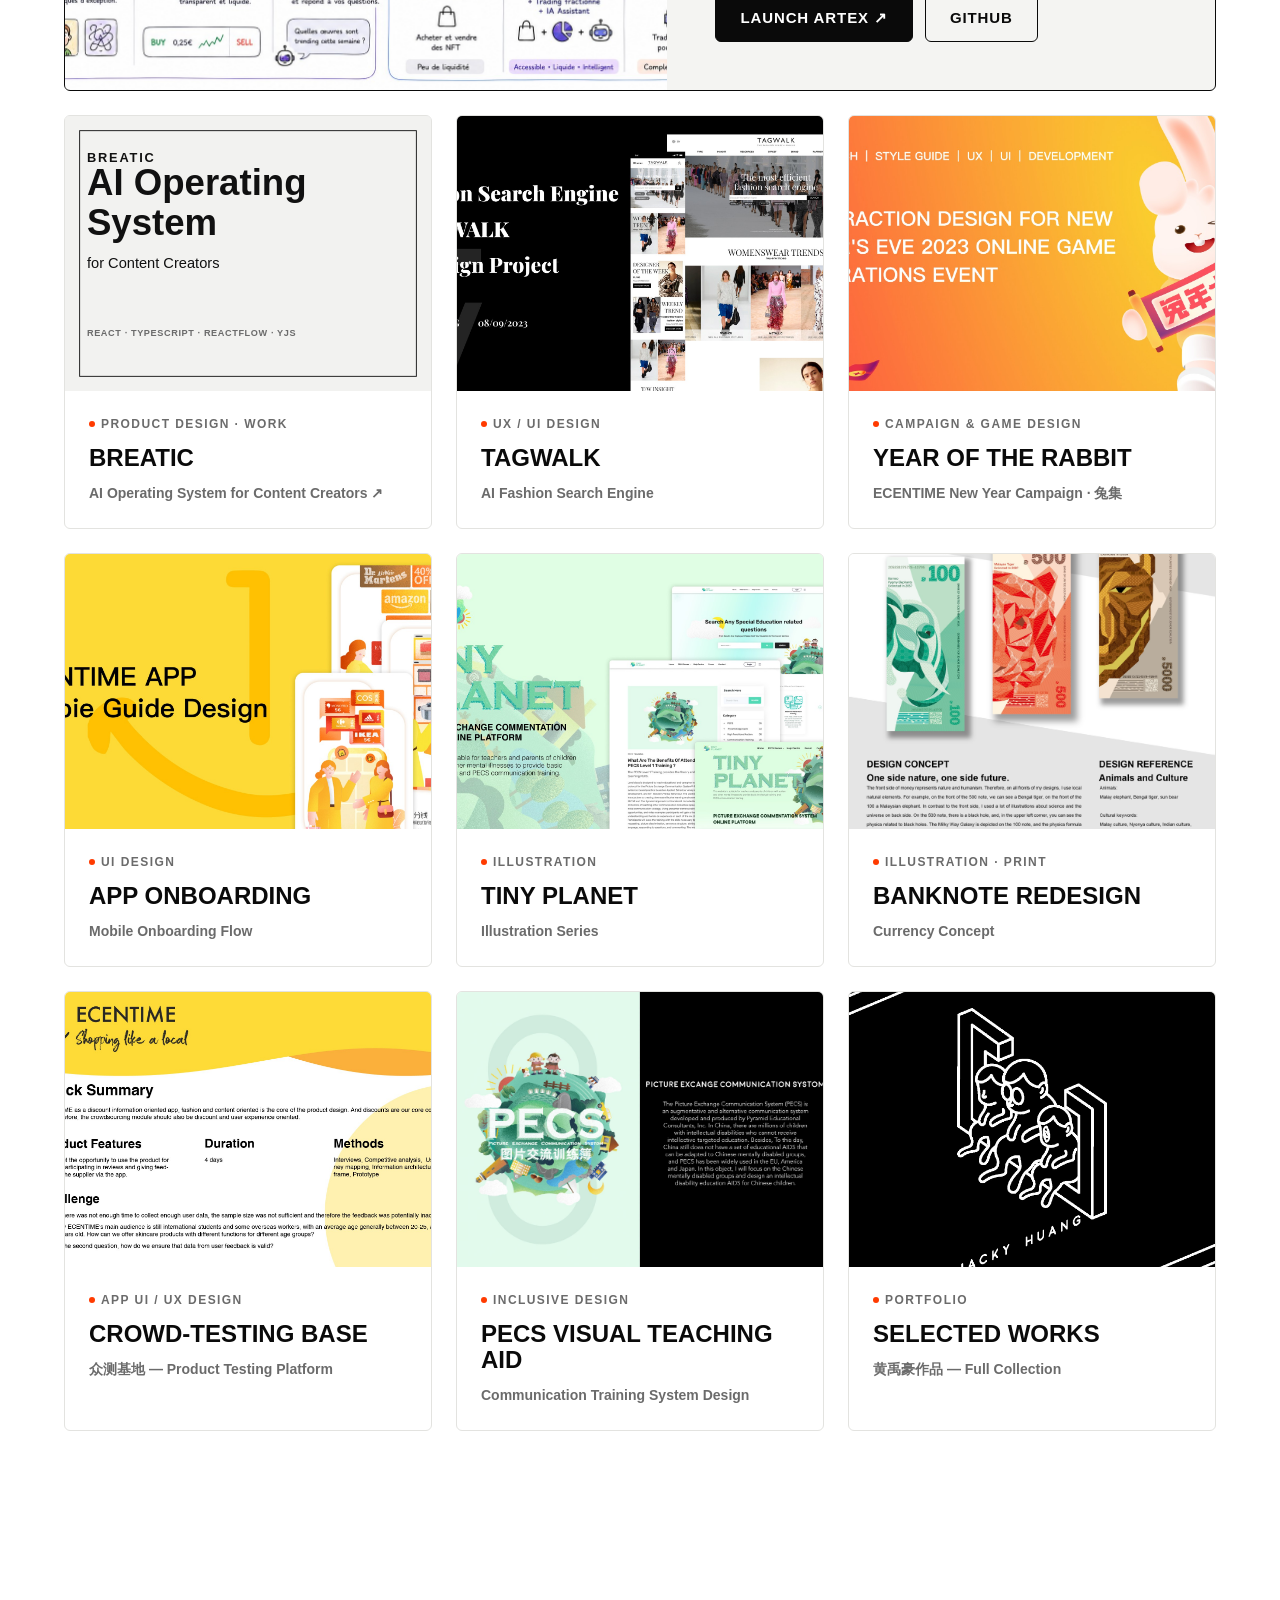
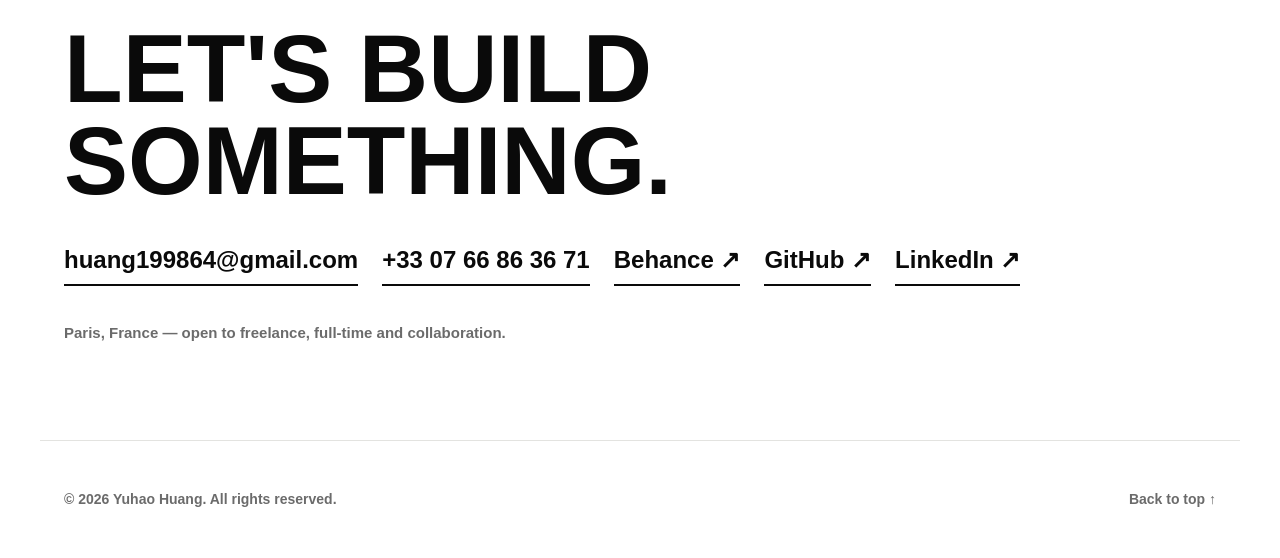
==== commit 279ad3e1: "Split Experience into its own page; fix transparent images (white background)" ====
--- a/index.html
+++ b/index.html
@@ -19,7 +19,7 @@
     </a>
     <nav class="nav__links" id="navLinks">
       <a href="#work">Work</a>
-      <a href="#experience">Experience</a>
+      <a href="experience.html">Experience</a>
       <a href="#contact">Contact</a>
     </nav>
     <button class="nav__toggle" id="navToggle" aria-label="Toggle menu">
@@ -176,163 +176,6 @@
       </div>
     </section>
 
-    <!-- ============================================================ EXPERIENCE -->
-    <section class="section section--band" id="experience">
-      <div class="section section--flush">
-        <div class="section__head">
-          <h2>Experience</h2>
-          <span class="section__index">About — Full Career</span>
-        </div>
-
-        <div class="experience__layout">
-          <aside class="exp__sidebar">
-            <div class="exp__block">
-              <h3>Technical Skills</h3>
-              <ul class="skill-list">
-                <li><strong>Design</strong>Adobe Illustrator, Photoshop, Premiere Pro, InDesign, After Effects</li>
-                <li><strong>3D Design</strong>C4D, Maya</li>
-                <li><strong>Front-end</strong>CSS, HTML, JavaScript (Vue), C, Java, Python</li>
-                <li><strong>UX / UI</strong>Figma, Adobe XD</li>
-                <li><strong>Languages</strong>Mandarin (Native), English (Fluent), French (Fluent)</li>
-              </ul>
-            </div>
-
-            <div class="exp__block">
-              <h3>Education</h3>
-              <div class="edu-item">
-                <h4>Efrei Paris Panthéon-Assas University</h4>
-                <p>MEng Software Engineering · Paris, France · 2024 – 2027</p>
-              </div>
-              <div class="edu-item">
-                <h4>University of Edinburgh</h4>
-                <p>MSc Design and Digital Media · Edinburgh, UK · 2021 – 2022</p>
-              </div>
-              <div class="edu-item">
-                <h4>Guangdong University of Foreign Studies</h4>
-                <p>BA Visual Communication Design · Guangzhou, China · 2016 – 2020</p>
-              </div>
-            </div>
-
-            <div class="exp__block">
-              <h3>Activities</h3>
-              <div class="act-item">
-                <h4>Volunteer Teacher</h4>
-                <p>Guangzhou Mental Retardation Help Centre · Guangzhou, China</p>
-              </div>
-              <div class="act-item">
-                <h4>Group Leader</h4>
-                <p>Volunteer Association · Guangzhou, China</p>
-              </div>
-            </div>
-          </aside>
-
-          <div class="timeline">
-            <div class="job">
-              <div class="job__meta">
-                <h4 class="job__company">ArtEx · EFREI Creative Innovation Centre</h4>
-                <span class="job__role">Team Lead &amp; Owner</span>
-                <span class="job__when">Feb 2026 – May 2026</span>
-              </div>
-              <p class="job__place">Paris, France</p>
-              <ul class="job__list">
-                <li>Led a team of 6 to design and ship ArtEx, an end-to-end digital-art trading platform (POC) featuring fractional ownership and 1–50× leveraged perpetual futures — delivered in one academic year with zero infrastructure budget.</li>
-                <li>Designed &amp; implemented the Virtual Market Maker, a pricing engine using Geometric Brownian Motion generating low-latency prices every 2 seconds, streamed to clients via Server-Sent Events (SSE).</li>
-                <li>Integrated DeepSeek AI for a conversational art curator and an AI account monitor that executes trades via structured LLM function-calling.</li>
-                <li>Managed the project end-to-end with agile sprints, Git/GitHub, distributed team coordination and a 9+ table database schema.</li>
-              </ul>
-            </div>
-
-            <div class="job">
-              <div class="job__meta">
-                <h4 class="job__company">Breatic</h4>
-                <span class="job__role">UX / UI Designer &amp; Frontend Developer (Junior)</span>
-                <span class="job__when">Dec 2025 – Apr 2026</span>
-              </div>
-              <p class="job__place">Beijing &amp; Shanghai, China · <a href="https://github.com/orime-org/breatic" target="_blank" rel="noopener" style="text-decoration:underline;">github.com/orime-org/breatic</a></p>
-              <ul class="job__list">
-                <li>Designed the UX/UI for Breatic, an AI-native infinite-canvas workspace where creators generate and edit image, video, audio, 3D and text assets through AI agents in real time.</li>
-                <li>Built the design system from scratch — design tokens, a neutral-first visual language and full brand identity (logo, iconography, light/dark theming).</li>
-                <li>Authored the complete UX specification for the canvas workbench and Studio entry page, then translated specs into high-fidelity prototypes using Vite, React, Tailwind and shadcn/ui.</li>
-                <li>Collaborated on production development in React/TypeScript (ReactFlow canvas, Yjs real-time collaboration, i18n and theming).</li>
-              </ul>
-            </div>
-
-            <div class="job">
-              <div class="job__meta">
-                <h4 class="job__company">Tagwalk</h4>
-                <span class="job__role">UX / UI Designer &amp; Product Manager (Junior)</span>
-                <span class="job__when">Sep 2023 – Aug 2024</span>
-              </div>
-              <p class="job__place">Paris, France</p>
-              <ul class="job__list">
-                <li>Helped construct convolutional neural network AI systems and gathered client feedback from LVMH, Kering and Richemont, implementing customised iterations.</li>
-                <li>Revamped the app user flow and established an online user community, driving a 34% increase in user-generated posts.</li>
-                <li>Collaborated with the technical team on front-end development, bug fixes and ongoing support.</li>
-                <li>Named one of TIME's Best Inventions of 2025 with exclusive coverage in Vogue.</li>
-              </ul>
-            </div>
-
-            <div class="job">
-              <div class="job__meta">
-                <h4 class="job__company">ECENTIME</h4>
-                <span class="job__role">UX Designer &amp; Web Developer</span>
-                <span class="job__when">Feb 2022 – Aug 2023</span>
-              </div>
-              <p class="job__place">Paris, France</p>
-              <ul class="job__list">
-                <li>Responsible for UX and UI design of commercial websites and mobile apps.</li>
-                <li>Redesigned the app's usage logic and formed an online user community, increasing the number of posts by 20%.</li>
-                <li>Created a social + product marketing model and a new user reward mechanism, increasing daily active users by 15%.</li>
-                <li>Completed the large-scale online game for the 2023 New Year event, “A Prosperous Year of the Rabbit” — gameplay flowcharts, chibi-style characters, prototypes, UI, animation and the promotional video.</li>
-              </ul>
-            </div>
-
-            <div class="job">
-              <div class="job__meta">
-                <h4 class="job__company">YIVA Digital</h4>
-                <span class="job__role">UI Designer &amp; Web Developer (Part-time)</span>
-                <span class="job__when">Aug 2022 – Dec 2022</span>
-              </div>
-              <p class="job__place">London, UK</p>
-              <ul class="job__list">
-                <li>Responsible for UX and UI design of commercial websites and mobile apps.</li>
-                <li>Worked as both a front-end development engineer and a UI designer in the group, directing the UX design.</li>
-              </ul>
-            </div>
-
-            <div class="job">
-              <div class="job__meta">
-                <h4 class="job__company">Huawei Technologies Co. Ltd.</h4>
-                <span class="job__role">UX Design Intern</span>
-                <span class="job__when">Feb 2021 – Aug 2021</span>
-              </div>
-              <p class="job__place">Shenzhen, China</p>
-              <ul class="job__list">
-                <li>Responsible for Huawei's data interaction and cross-platform user experience design (watches, phones, tablets).</li>
-                <li>Interfaced with data and front-end engineers to translate data and research into design prototypes.</li>
-                <li>Completed the app upgrade from 11.0.5.28 to 11.0.10, increasing average app usage time by 0.67h/week.</li>
-                <li>Updated the data visualisation for exercise monitoring and added “AI suggestions” through data learning.</li>
-                <li>Responsible for the phone–watch interaction design of Huawei Health and the UI design of health monitoring.</li>
-              </ul>
-            </div>
-
-            <div class="job">
-              <div class="job__meta">
-                <h4 class="job__company">Guangdong Yingliang Advertising</h4>
-                <span class="job__role">Graphic &amp; VI Design</span>
-                <span class="job__when">Jun 2020 – Jan 2021</span>
-              </div>
-              <p class="job__place">Guangzhou, China</p>
-              <ul class="job__list">
-                <li>Secured an online education company's second round of funding by participating in the marketing design process.</li>
-                <li>Maintained communication with online marketing campaign participants (marketing team, 3rd-party advertisers, web designers and clients).</li>
-              </ul>
-            </div>
-          </div>
-        </div>
-      </div>
-    </section>
-
     <!-- ============================================================ CONTACT -->
     <section class="section contact" id="contact">
       <h2>Let's build<br />something.</h2>
--- a/css/style.css
+++ b/css/style.css
@@ -98,6 +98,7 @@
   transition: color 0.18s ease;
 }
 .nav__links a:hover { color: var(--ink); }
+.nav__links a.is-active { color: var(--ink); }
 
 .nav__toggle {
   display: none;
@@ -187,6 +188,25 @@
 }
 .hero__scroll span { transition: transform 0.18s ease; }
 .hero__scroll:hover span { transform: translateY(6px); }
+
+/* ---------------------------------------------------------------- Page head */
+.page-head {
+  padding: var(--s96) var(--gutter) var(--s48);
+  max-width: var(--max);
+  margin: 0 auto;
+}
+.page-head h1 {
+  font-size: clamp(60px, 10vw, 120px);
+  font-weight: var(--fw-black);
+  line-height: 0.96;
+  text-transform: uppercase;
+}
+.page-head__sub {
+  margin-top: var(--s24);
+  max-width: 720px;
+  font-size: 18px;
+  color: var(--muted);
+}
 
 /* ---------------------------------------------------------------- Section */
 .section {
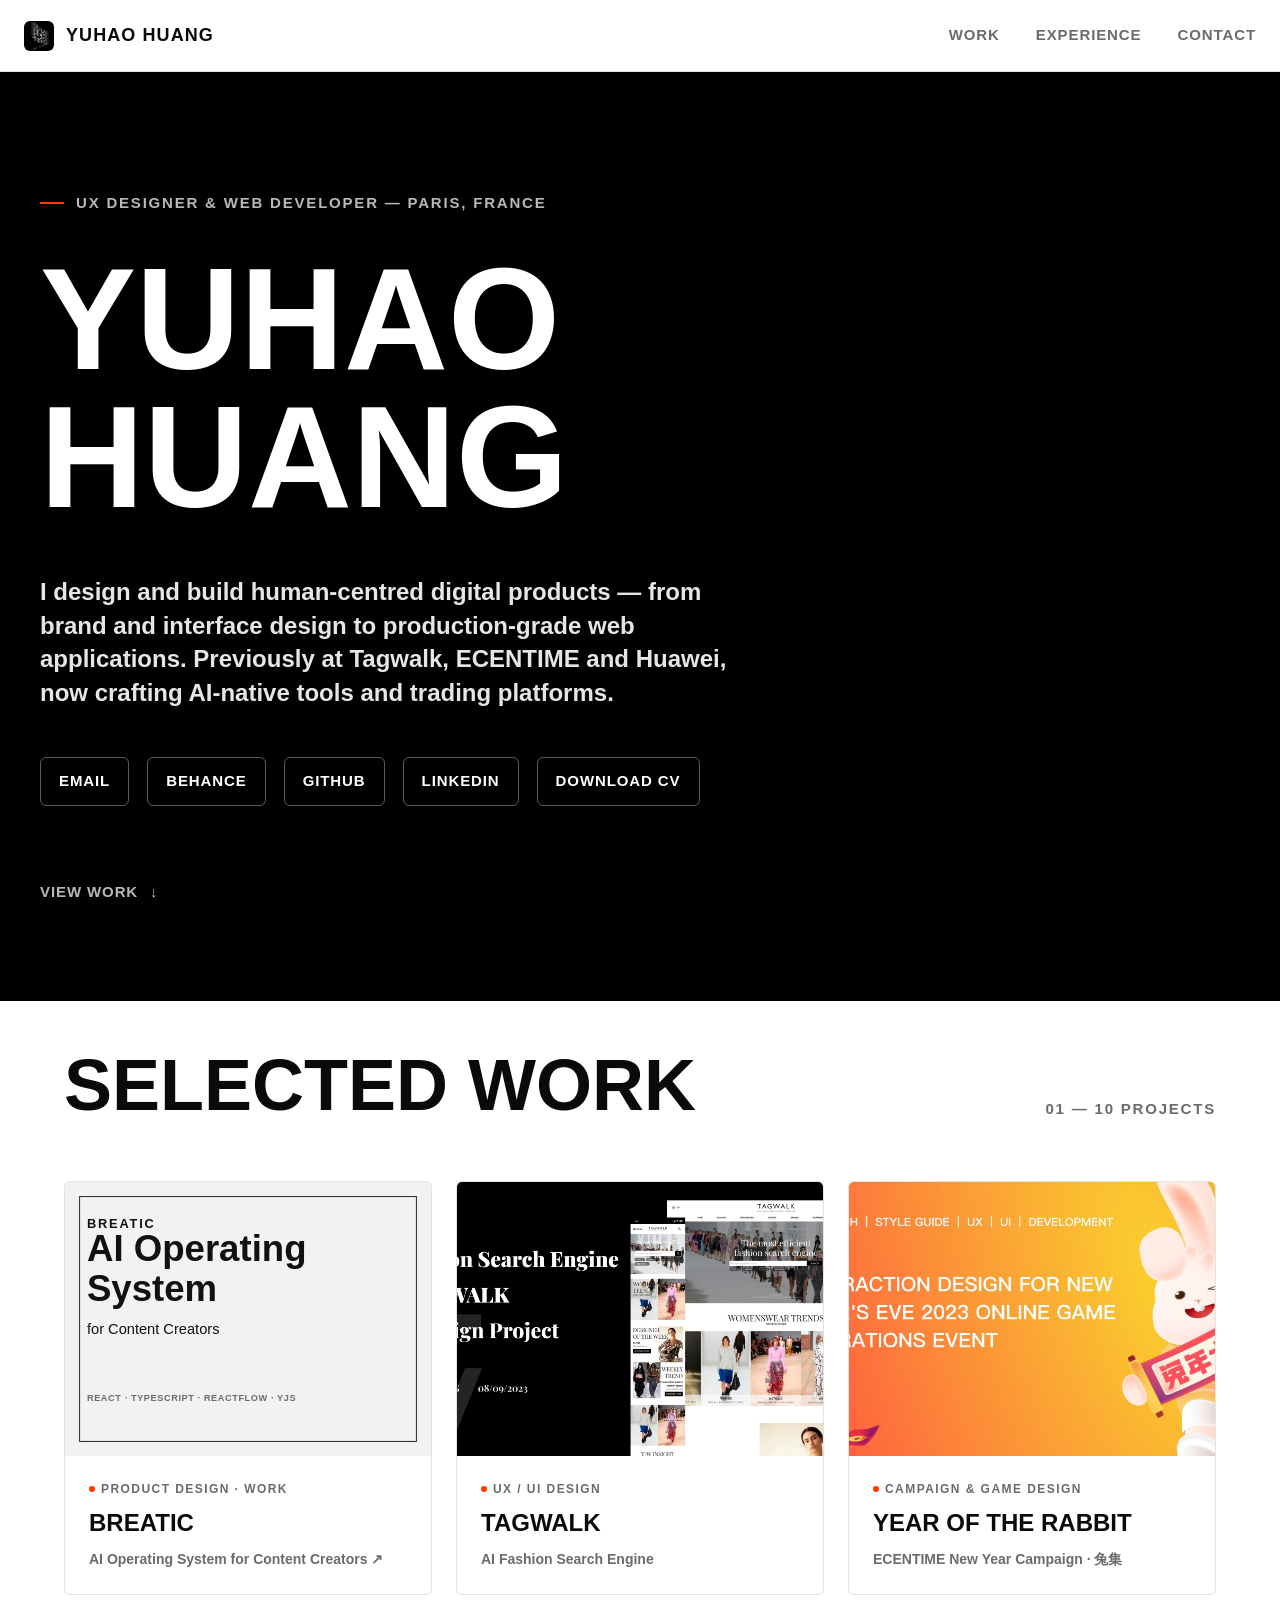
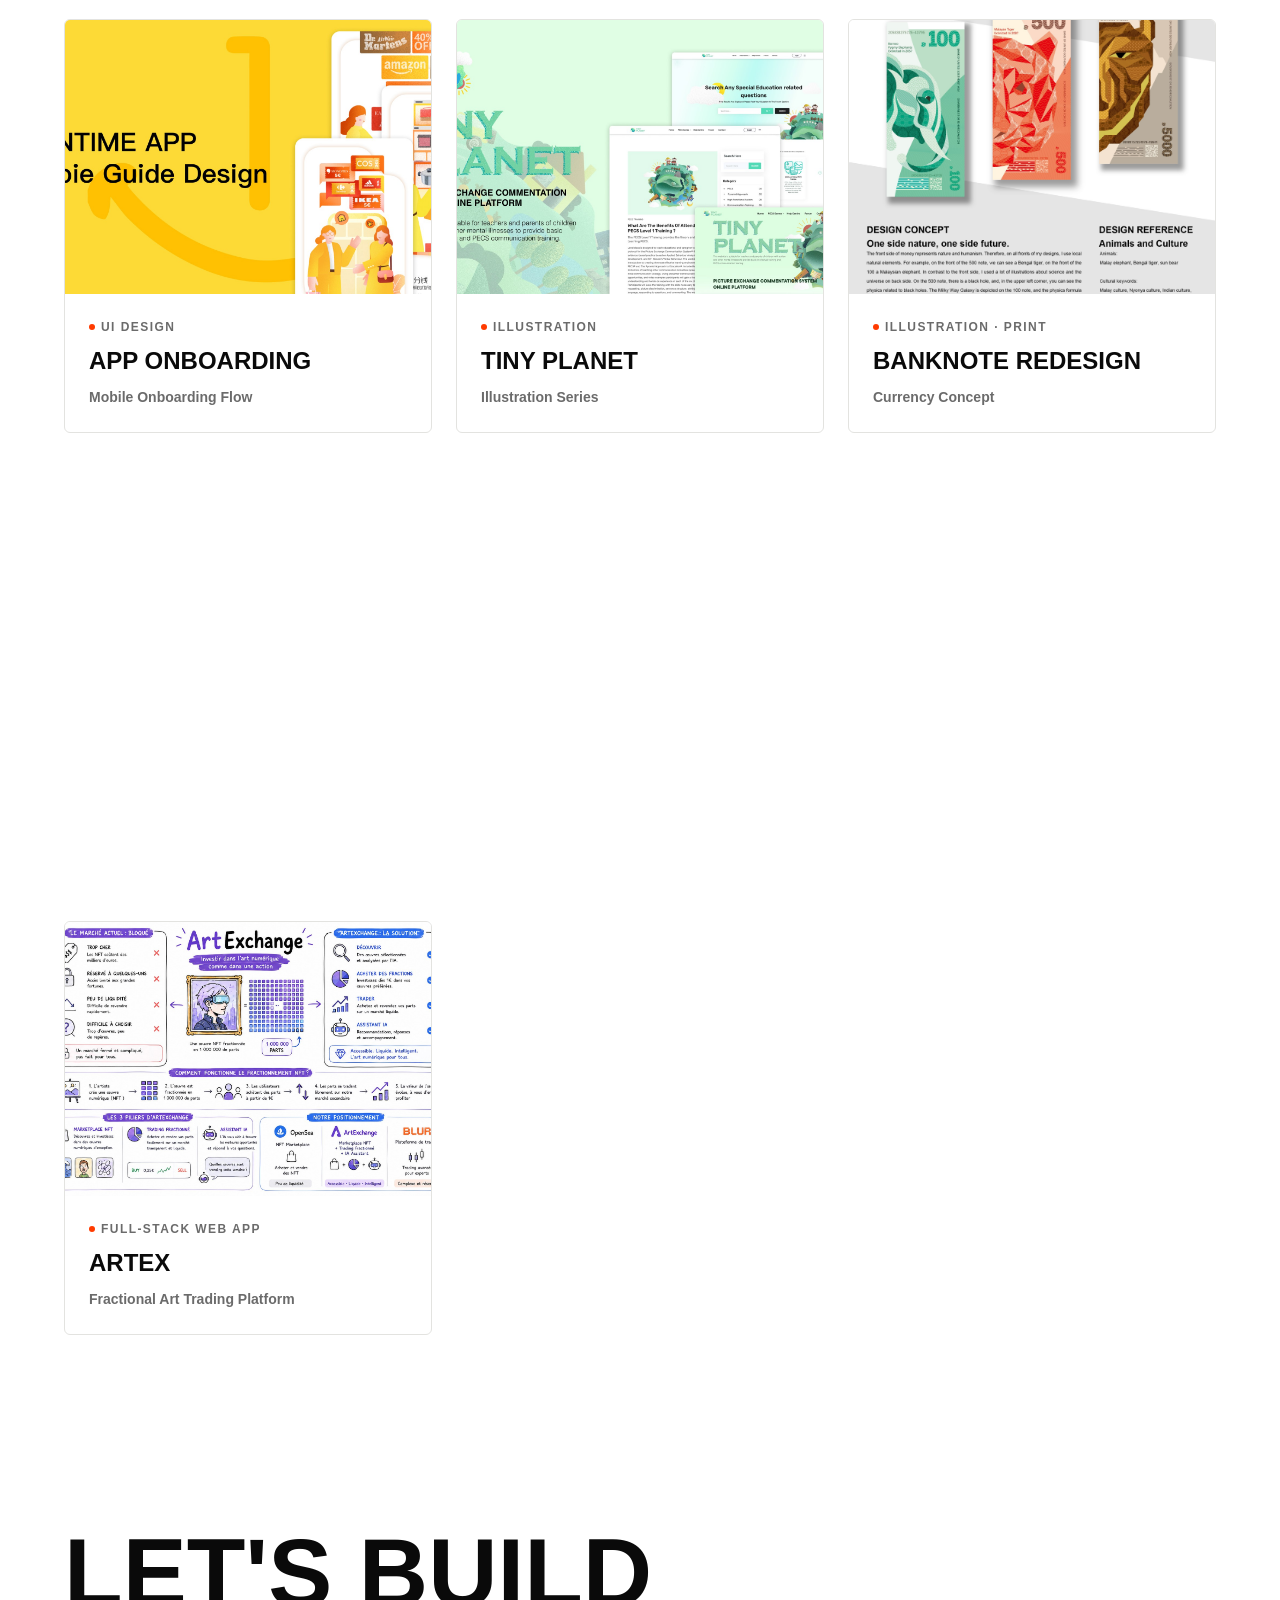
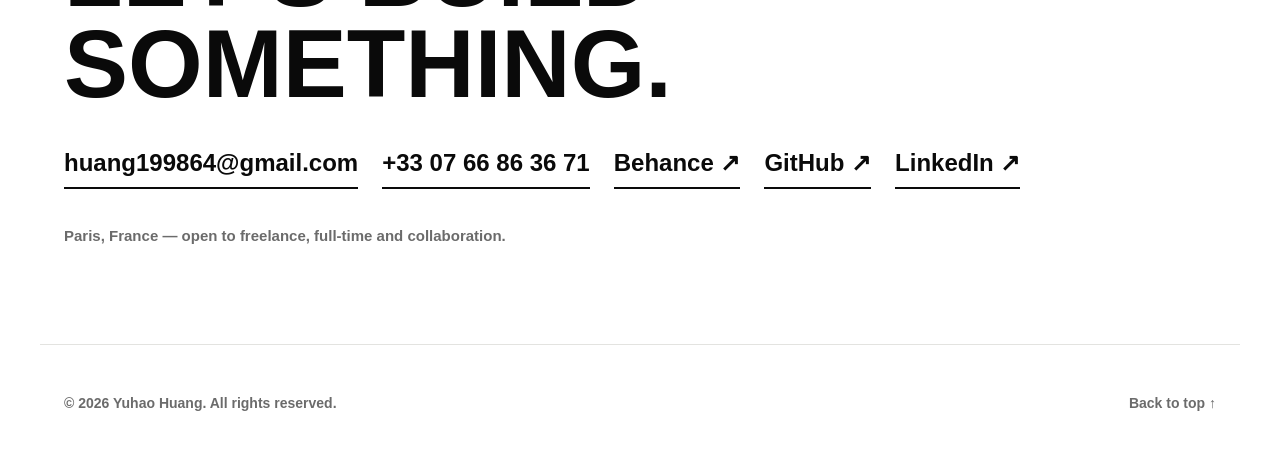
==== commit 1d8b04dd: "ArtEx as gallery card at end; slice long images; dark hero background" ====
--- a/index.html
+++ b/index.html
@@ -30,21 +30,23 @@
   <main>
     <!-- ============================================================ HERO -->
     <section class="hero" id="top">
-      <p class="hero__eyebrow">UX Designer &amp; Web Developer — Paris, France</p>
-      <h1 class="hero__name">Yuhao<br />Huang</h1>
-      <p class="hero__tagline">
-        I design and build human-centred digital products — from brand and interface
-        design to production-grade web applications. Previously at Tagwalk, ECENTIME
-        and Huawei, now crafting AI-native tools and trading platforms.
-      </p>
-      <div class="hero__links">
-        <a href="mailto:huang199864@gmail.com">Email</a>
-        <a href="https://www.behance.net/huang19986b513" target="_blank" rel="noopener">Behance</a>
-        <a href="https://github.com/JackyHuang75414" target="_blank" rel="noopener">GitHub</a>
-        <a href="https://www.linkedin.com/in/jacky-huang-5822a321b" target="_blank" rel="noopener">LinkedIn</a>
-        <a href="assets/Yuhao-Huang_CV.pdf" target="_blank" rel="noopener">Download CV</a>
-      </div>
-      <a class="hero__scroll" href="#work">View work <span>↓</span></a>
+      <div class="hero__inner">
+        <p class="hero__eyebrow">UX Designer &amp; Web Developer — Paris, France</p>
+        <h1 class="hero__name">Yuhao<br />Huang</h1>
+        <p class="hero__tagline">
+          I design and build human-centred digital products — from brand and interface
+          design to production-grade web applications. Previously at Tagwalk, ECENTIME
+          and Huawei, now crafting AI-native tools and trading platforms.
+        </p>
+        <div class="hero__links">
+          <a href="mailto:huang199864@gmail.com">Email</a>
+          <a href="https://www.behance.net/huang19986b513" target="_blank" rel="noopener">Behance</a>
+          <a href="https://github.com/JackyHuang75414" target="_blank" rel="noopener">GitHub</a>
+          <a href="https://www.linkedin.com/in/jacky-huang-5822a321b" target="_blank" rel="noopener">LinkedIn</a>
+          <a href="assets/Yuhao-Huang_CV.pdf" target="_blank" rel="noopener">Download CV</a>
+        </div>
+        <a class="hero__scroll" href="#work">View work <span>↓</span></a>
+      </div>
     </section>
 
     <!-- ============================================================ WORK -->
@@ -54,34 +56,6 @@
         <span class="section__index">01 — 10 Projects</span>
       </div>
 
-      <!-- ArtEx — full-stack web product (distinct treatment) -->
-      <article class="featured grid--featured reveal">
-        <div class="featured__media">
-          <img src="assets/artex/cover.jpg" alt="ArtEx — fractional art trading platform" loading="lazy" />
-        </div>
-        <div class="featured__body">
-          <span class="badge">Live Web App</span>
-          <h3 class="featured__title">ArtEx</h3>
-          <p class="featured__desc">
-            An end-to-end digital-art trading platform with fractional ownership and
-            1–50× leveraged perpetual futures — delivered from scratch in one academic
-            year with zero infrastructure budget.
-          </p>
-          <div class="chips">
-            <span class="chip">Vue 3</span>
-            <span class="chip">Vite</span>
-            <span class="chip">Tailwind</span>
-            <span class="chip">Spring Boot</span>
-            <span class="chip">SSE</span>
-            <span class="chip">DeepSeek AI</span>
-          </div>
-          <div class="featured__actions">
-            <a class="btn btn--solid" href="artex/" target="_blank" rel="noopener">Launch ArtEx ↗</a>
-            <a class="btn btn--ghost" href="https://github.com/JackyHuang75414/Innovation_project_Digital_Art_Paintings" target="_blank" rel="noopener">GitHub</a>
-          </div>
-        </div>
-      </article>
-
       <!-- Design & product grid -->
       <div class="grid">
         <!-- Breatic -->
@@ -171,6 +145,16 @@
             <span class="project__cat"><span class="dot"></span>Portfolio</span>
             <h3 class="project__title">Selected Works</h3>
             <p class="project__sub">黄禹豪作品 — Full Collection</p>
+          </div>
+        </article>
+
+        <!-- ArtEx -->
+        <article class="project reveal" data-project="artex">
+          <div class="project__media"><img src="assets/artex/1.jpg" alt="ArtEx — fractional art trading platform" loading="lazy" /></div>
+          <div class="project__body">
+            <span class="project__cat"><span class="dot"></span>Full-Stack Web App</span>
+            <h3 class="project__title">ArtEx</h3>
+            <p class="project__sub">Fractional Art Trading Platform</p>
           </div>
         </article>
       </div>
@@ -206,6 +190,7 @@
       <span class="cat" id="modalCat"></span>
       <h3 id="modalHeading"></h3>
       <p id="modalDesc"></p>
+      <div class="modal__links" id="modalLinks"></div>
     </div>
     <div class="modal__gallery" id="modalGallery"></div>
   </div>
--- a/css/style.css
+++ b/css/style.css
@@ -121,6 +121,10 @@
 /* ---------------------------------------------------------------- Hero */
 .hero {
   padding: var(--s120) var(--gutter) var(--s96);
+  background: #000000 url(assets/background.svg) center / cover no-repeat;
+  color: #ffffff;
+}
+.hero__inner {
   max-width: var(--max);
   margin: 0 auto;
 }
@@ -129,7 +133,7 @@
   font-weight: var(--fw-mid);
   letter-spacing: 0.12em;
   text-transform: uppercase;
-  color: var(--muted);
+  color: rgba(255, 255, 255, 0.72);
   margin-bottom: var(--s36);
   display: flex;
   align-items: center;
@@ -154,6 +158,7 @@
   line-height: 1.4;
   max-width: 720px;
   margin-bottom: var(--s48);
+  color: rgba(255, 255, 255, 0.9);
 }
 .hero__links {
   display: flex;
@@ -167,14 +172,15 @@
   letter-spacing: 0.06em;
   text-transform: uppercase;
   padding: var(--s12) var(--s18);
-  border: 1px solid var(--line);
-  border-radius: 6px;
+  border: 1px solid rgba(255, 255, 255, 0.35);
+  border-radius: 6px;
+  color: #ffffff;
   transition: all 0.18s ease;
 }
 .hero__links a:hover {
-  background: var(--ink);
-  color: var(--bg);
-  border-color: var(--ink);
+  background: #ffffff;
+  color: #000000;
+  border-color: #ffffff;
 }
 .hero__scroll {
   display: inline-flex;
@@ -184,8 +190,9 @@
   font-weight: var(--fw-mid);
   letter-spacing: 0.06em;
   text-transform: uppercase;
-  color: var(--muted);
-}
+  color: rgba(255, 255, 255, 0.72);
+}
+.hero__scroll:hover { color: #ffffff; }
 .hero__scroll span { transition: transform 0.18s ease; }
 .hero__scroll:hover span { transform: translateY(6px); }
 
@@ -536,6 +543,7 @@
 .modal__intro .cat { font-size: 12px; font-weight: var(--fw-black); letter-spacing: 0.12em; color: var(--muted); text-transform: uppercase; }
 .modal__intro h3 { font-size: clamp(36px, 6vw, 60px); font-weight: var(--fw-black); text-transform: uppercase; margin: var(--s12) 0 var(--s18); }
 .modal__intro p { max-width: 720px; color: var(--muted); line-height: 1.5; }
+.modal__links { display: flex; flex-wrap: wrap; gap: var(--s12); margin-top: var(--s24); }
 .modal__gallery {
   flex: 1;
   overflow-y: auto;
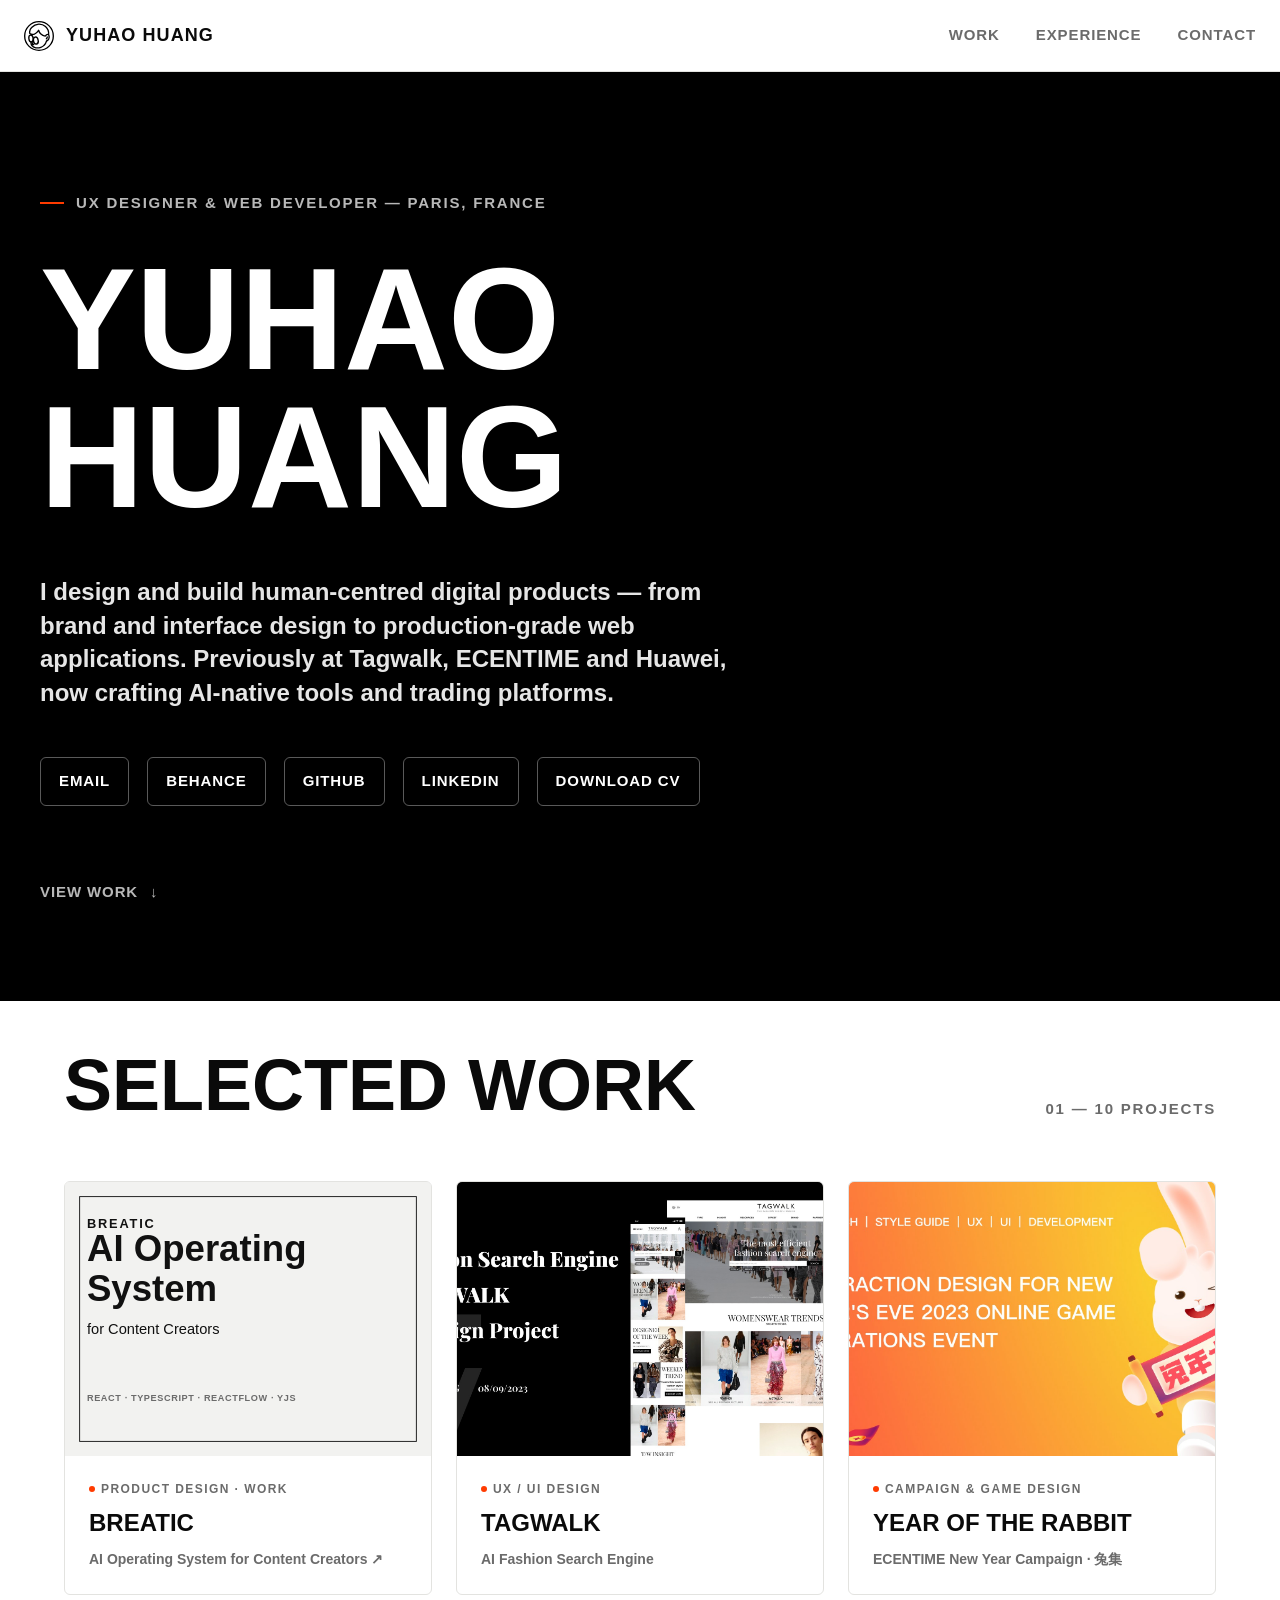
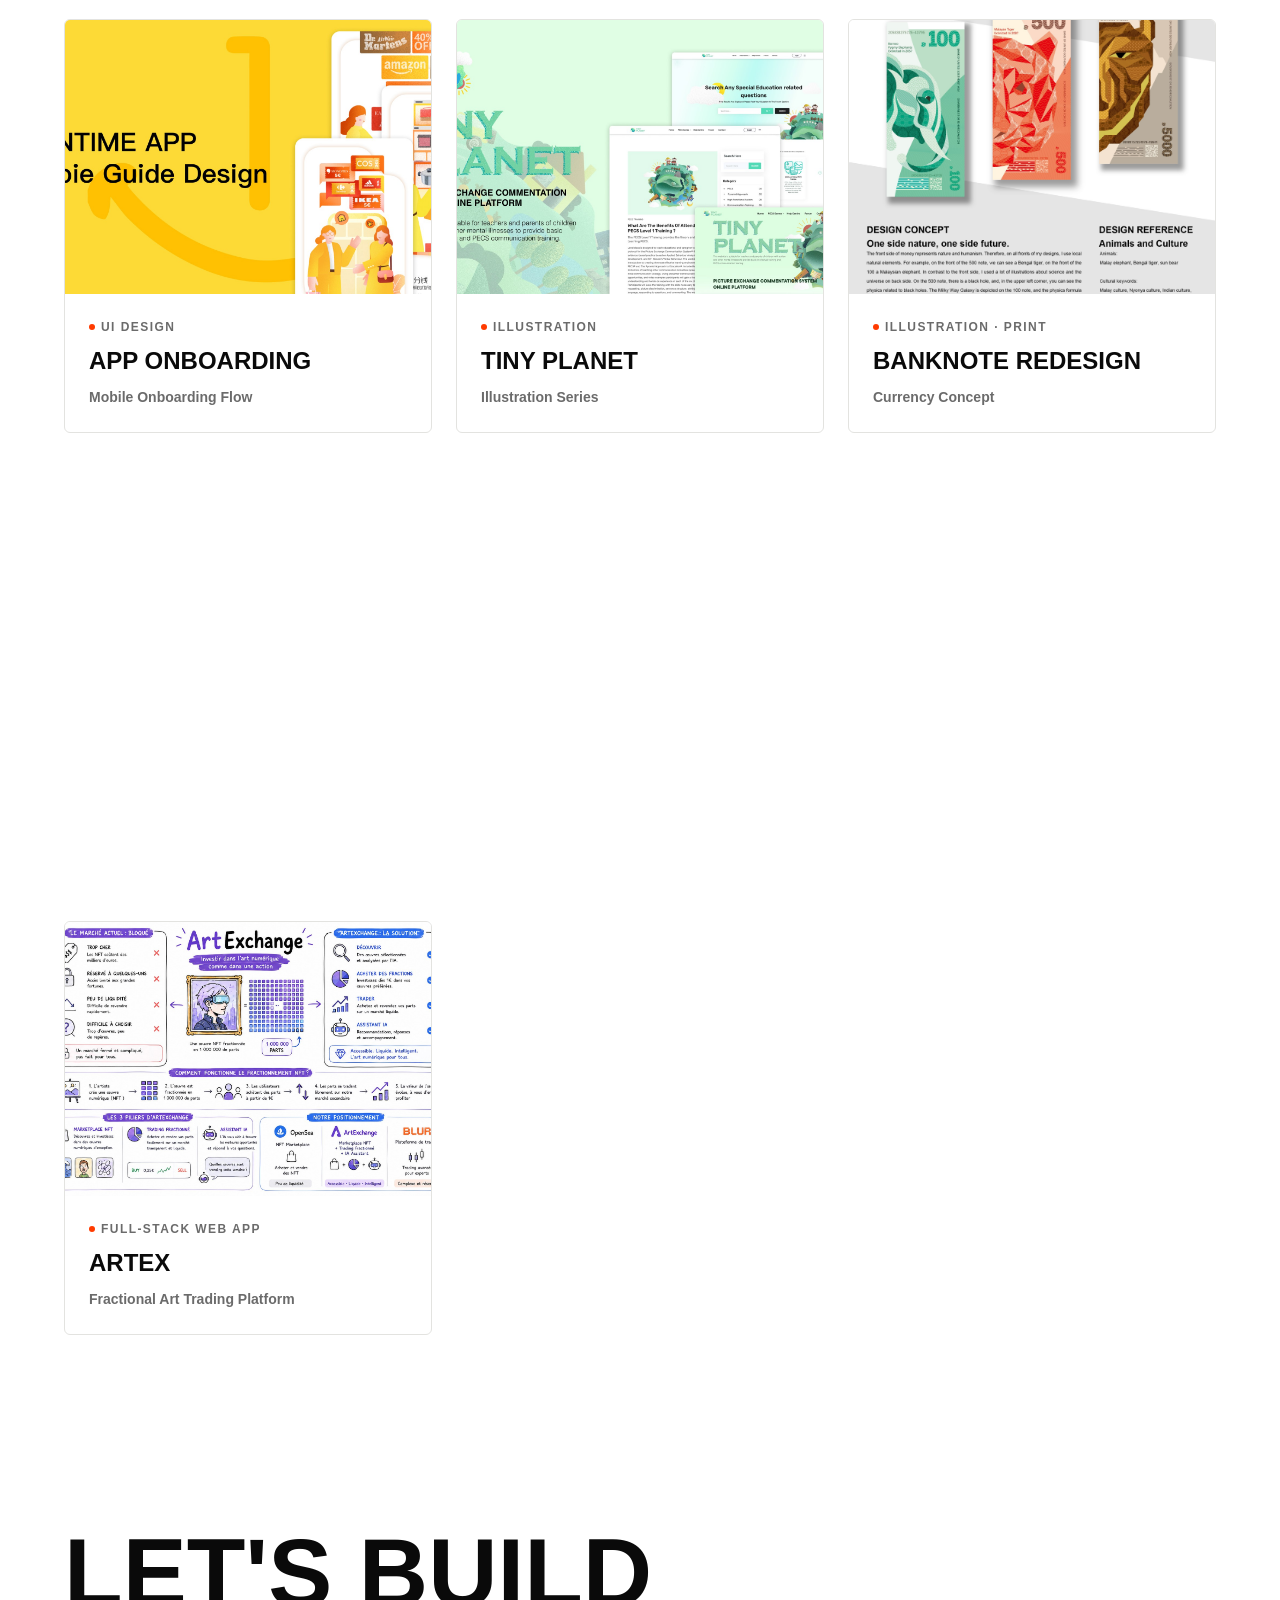
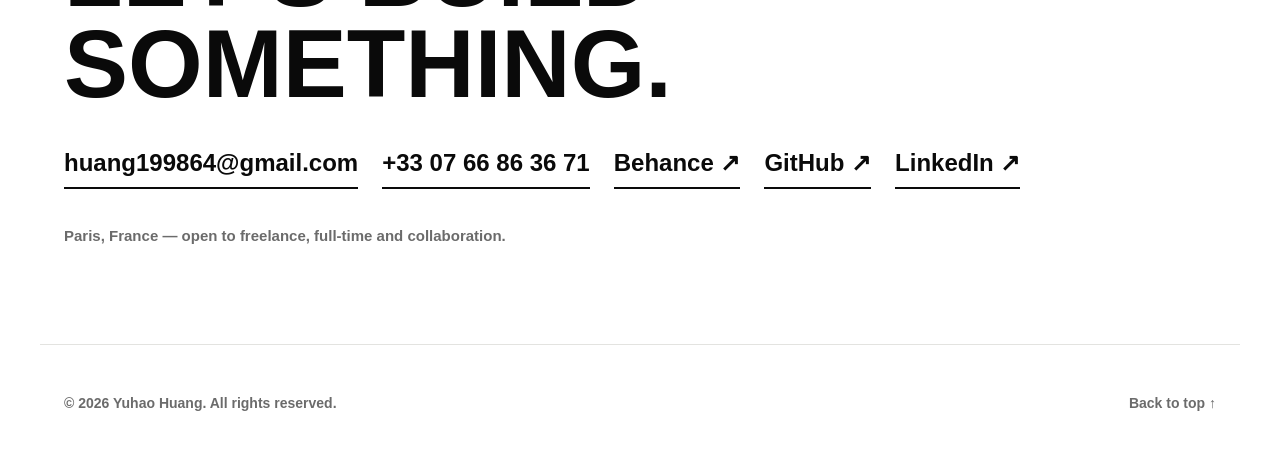
==== commit 2d30931c: "Swap to new SVG logo and PNG background" ====
--- a/index.html
+++ b/index.html
@@ -5,7 +5,7 @@
   <meta name="viewport" content="width=device-width, initial-scale=1.0" />
   <title>Yuhao Huang — UX Designer &amp; Web Developer</title>
   <meta name="description" content="Portfolio of Yuhao Huang — UX designer and web developer based in Paris. Product design, interface design and full-stack web projects." />
-  <link rel="icon" type="image/png" href="assets/favicon.png" />
+  <link rel="icon" type="image/svg+xml" href="assets/logo.svg" />
   <link rel="stylesheet" href="css/style.css" />
   <script>document.documentElement.classList.add('js');</script>
 </head>
@@ -14,7 +14,7 @@
   <!-- ============================================================ NAV -->
   <header class="nav">
     <a class="nav__brand" href="#top">
-      <img src="assets/logo.png" alt="Yuhao Huang logo" />
+      <img src="assets/logo.svg" alt="Yuhao Huang logo" />
       Yuhao Huang
     </a>
     <nav class="nav__links" id="navLinks">
--- a/css/style.css
+++ b/css/style.css
@@ -121,7 +121,7 @@
 /* ---------------------------------------------------------------- Hero */
 .hero {
   padding: var(--s120) var(--gutter) var(--s96);
-  background: #000000 url(assets/background.svg) center / cover no-repeat;
+  background: #000000 url(assets/background.png) center / cover no-repeat;
   color: #ffffff;
 }
 .hero__inner {
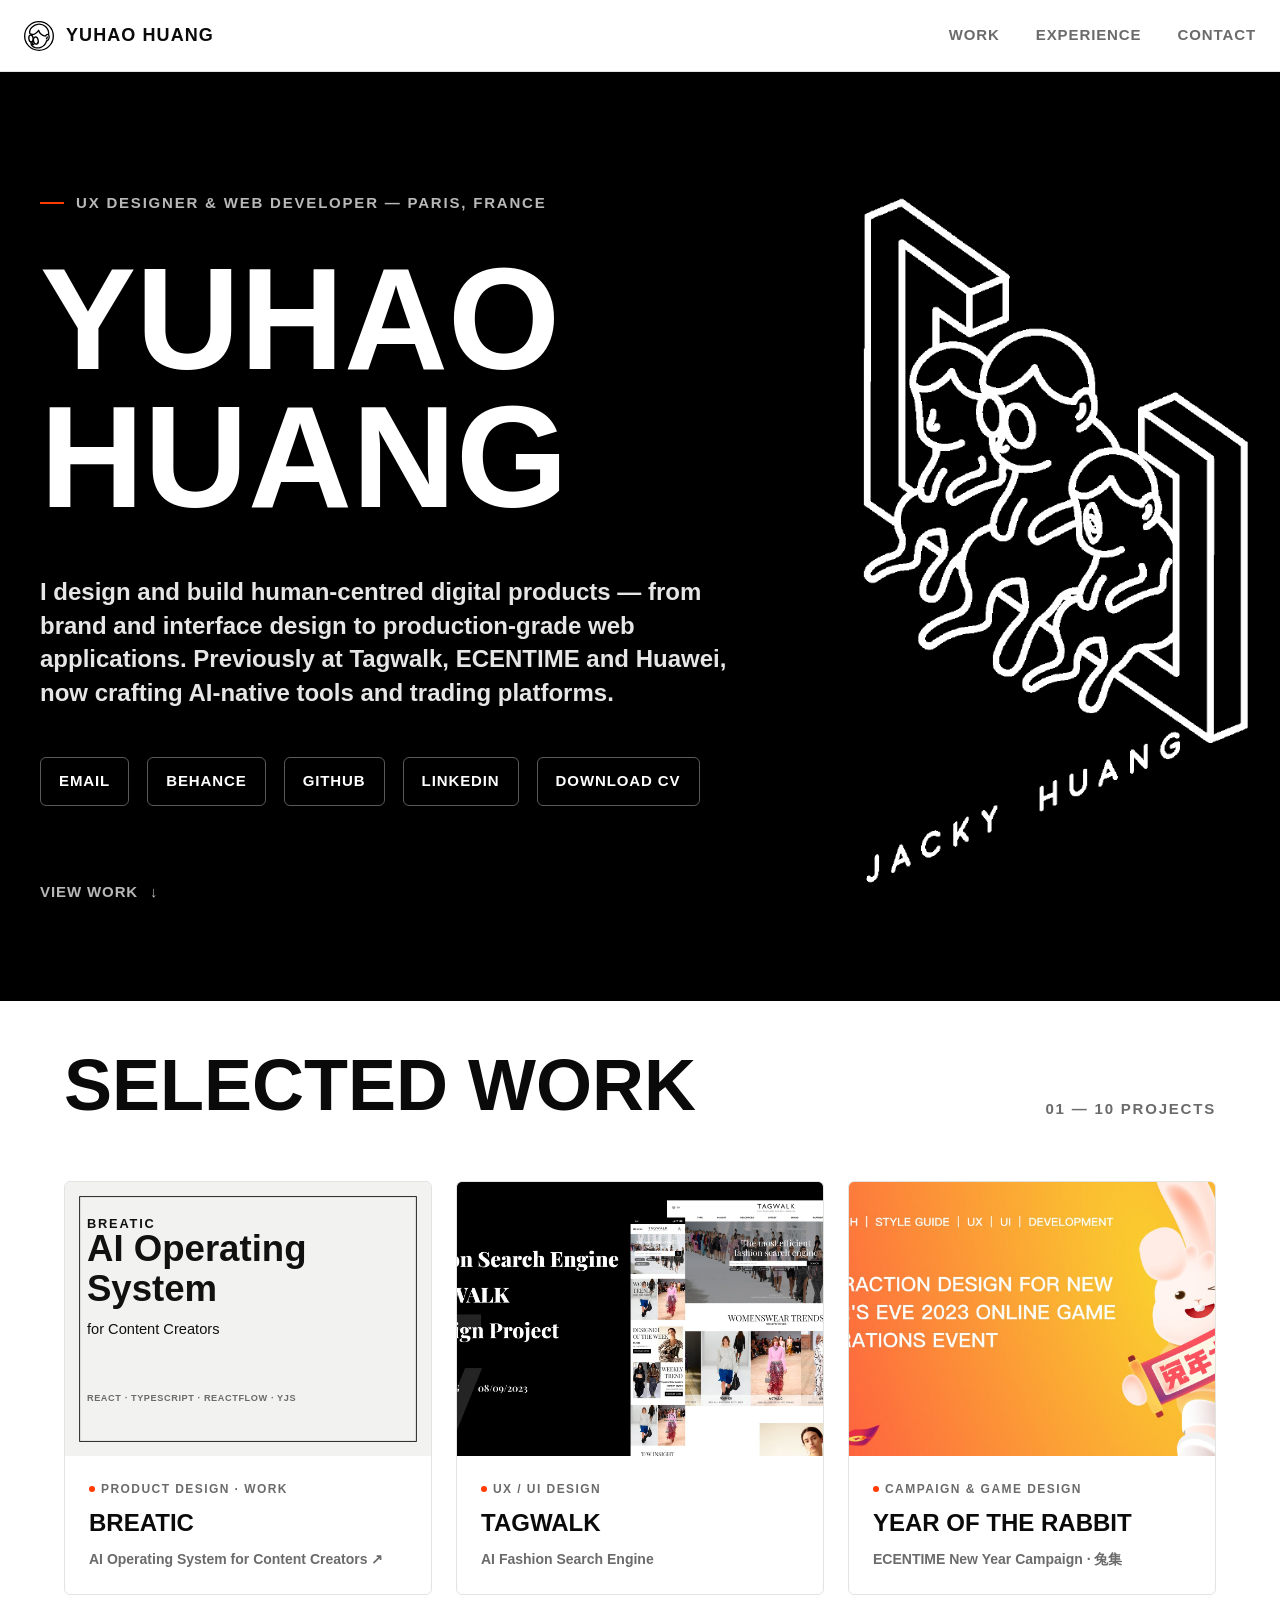
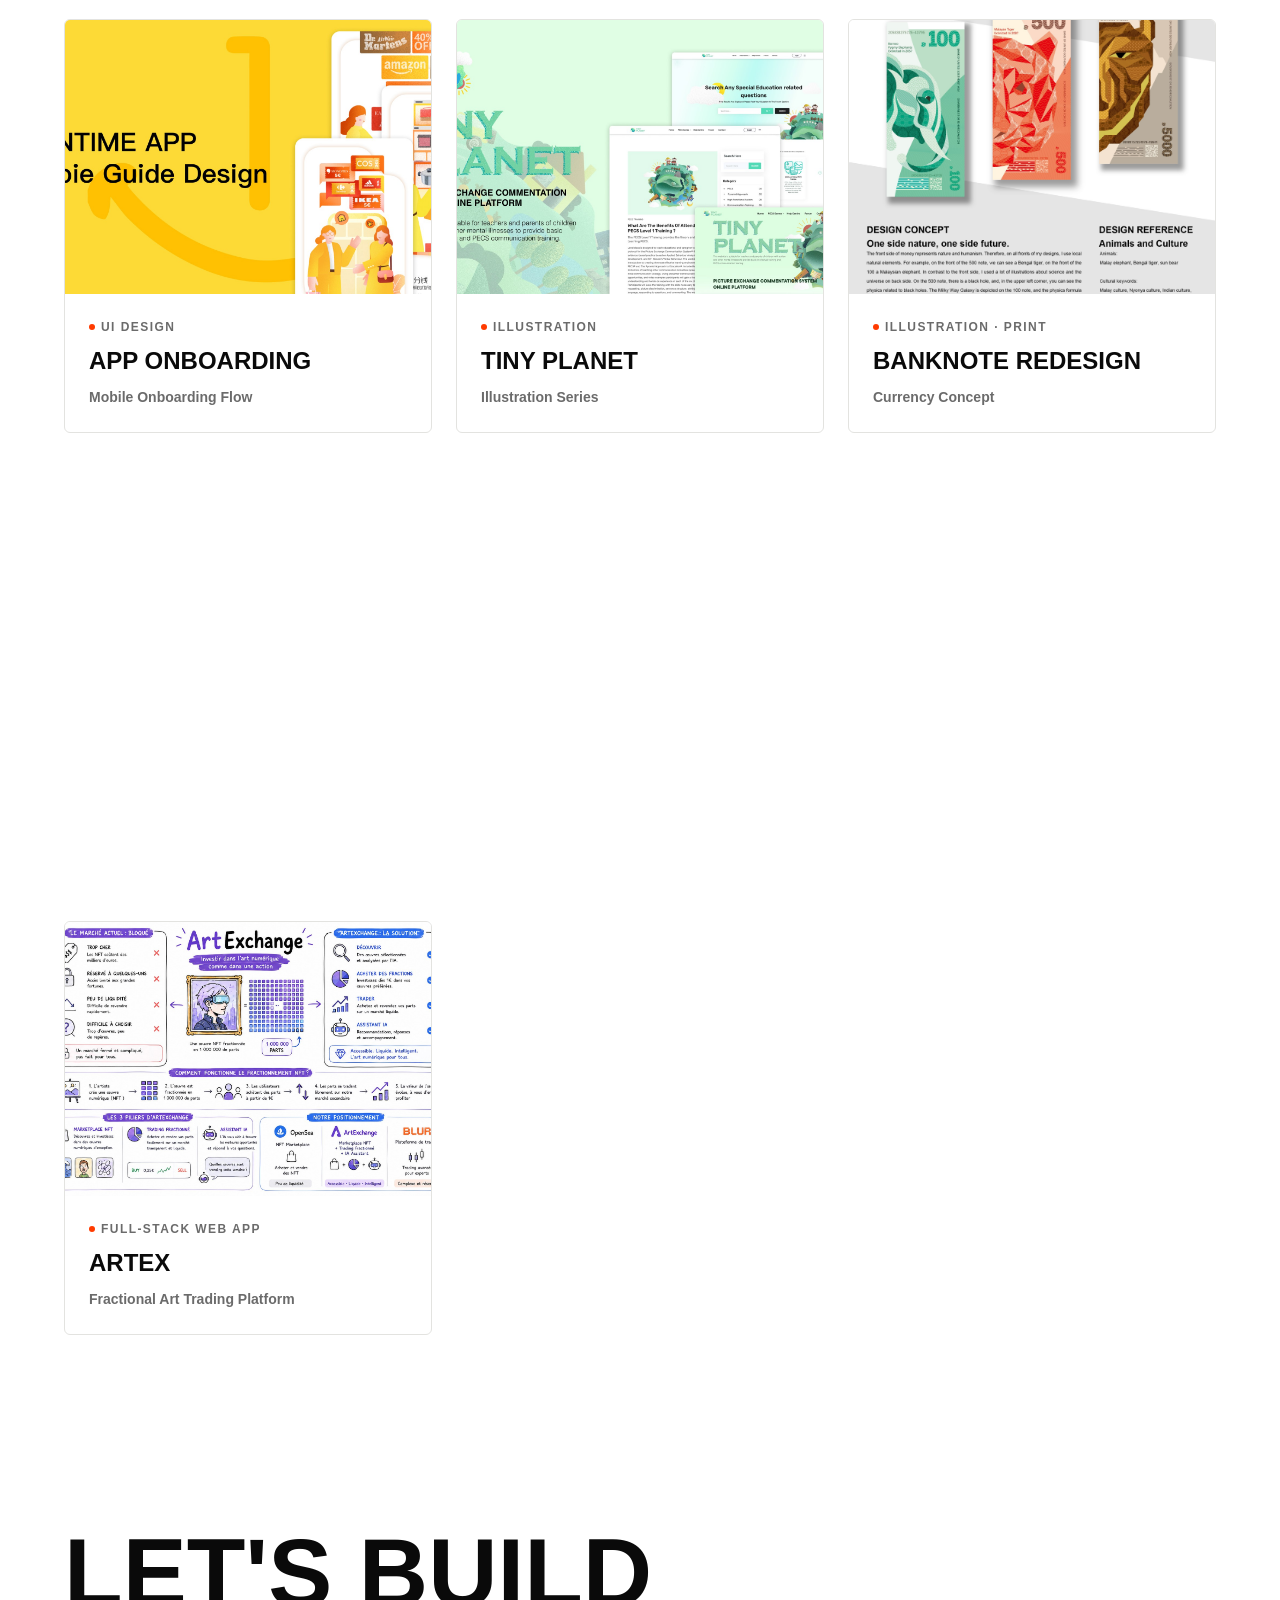
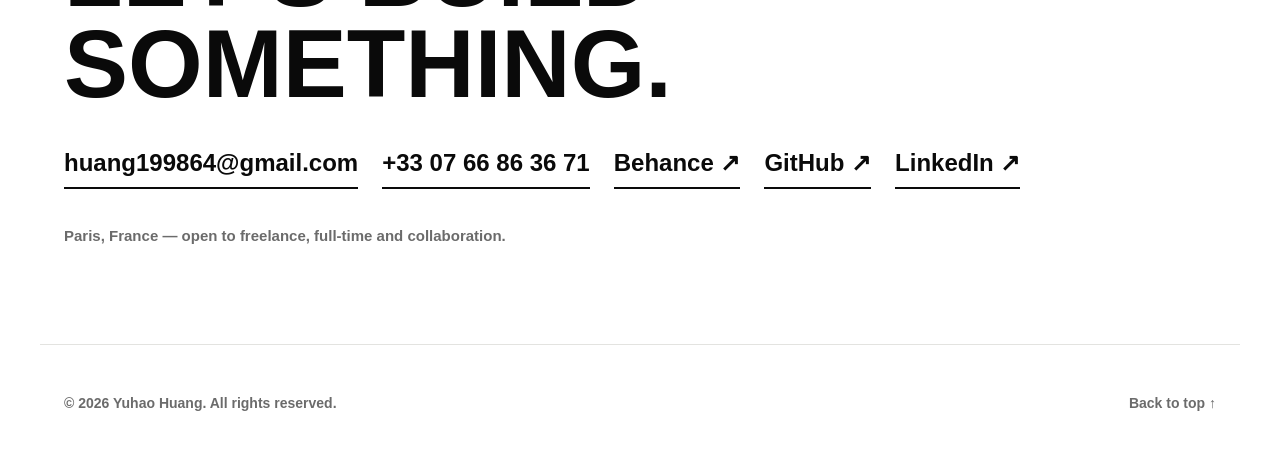
==== commit 8b51825d: "Cache-bust stylesheet to load fixed background path" ====
--- a/index.html
+++ b/index.html
@@ -6,7 +6,7 @@
   <title>Yuhao Huang — UX Designer &amp; Web Developer</title>
   <meta name="description" content="Portfolio of Yuhao Huang — UX designer and web developer based in Paris. Product design, interface design and full-stack web projects." />
   <link rel="icon" type="image/svg+xml" href="assets/logo.svg" />
-  <link rel="stylesheet" href="css/style.css" />
+  <link rel="stylesheet" href="css/style.css?v=3" />
   <script>document.documentElement.classList.add('js');</script>
 </head>
 <body>
--- a/css/style.css
+++ b/css/style.css
@@ -121,7 +121,7 @@
 /* ---------------------------------------------------------------- Hero */
 .hero {
   padding: var(--s120) var(--gutter) var(--s96);
-  background: #000000 url(assets/background.png) center / cover no-repeat;
+  background: #000000 url(../assets/background.png) center / cover no-repeat;
   color: #ffffff;
 }
 .hero__inner {
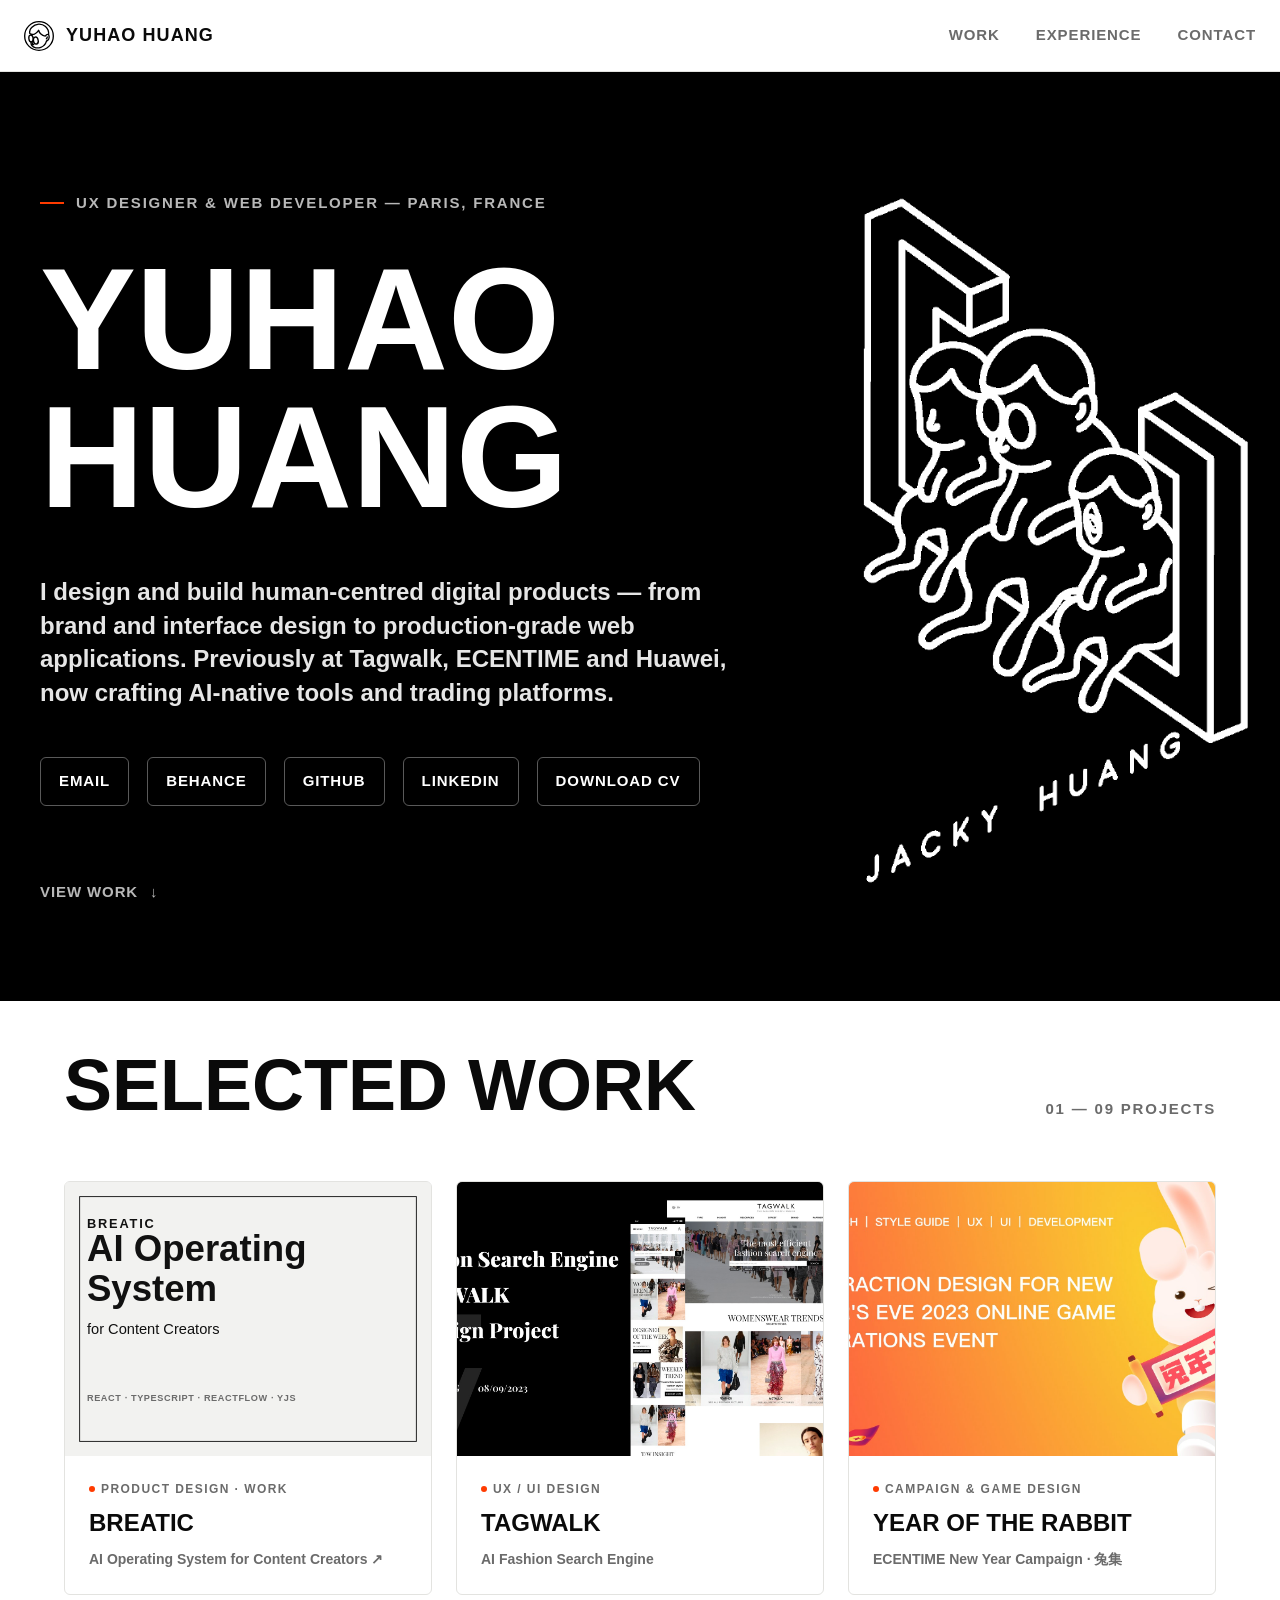
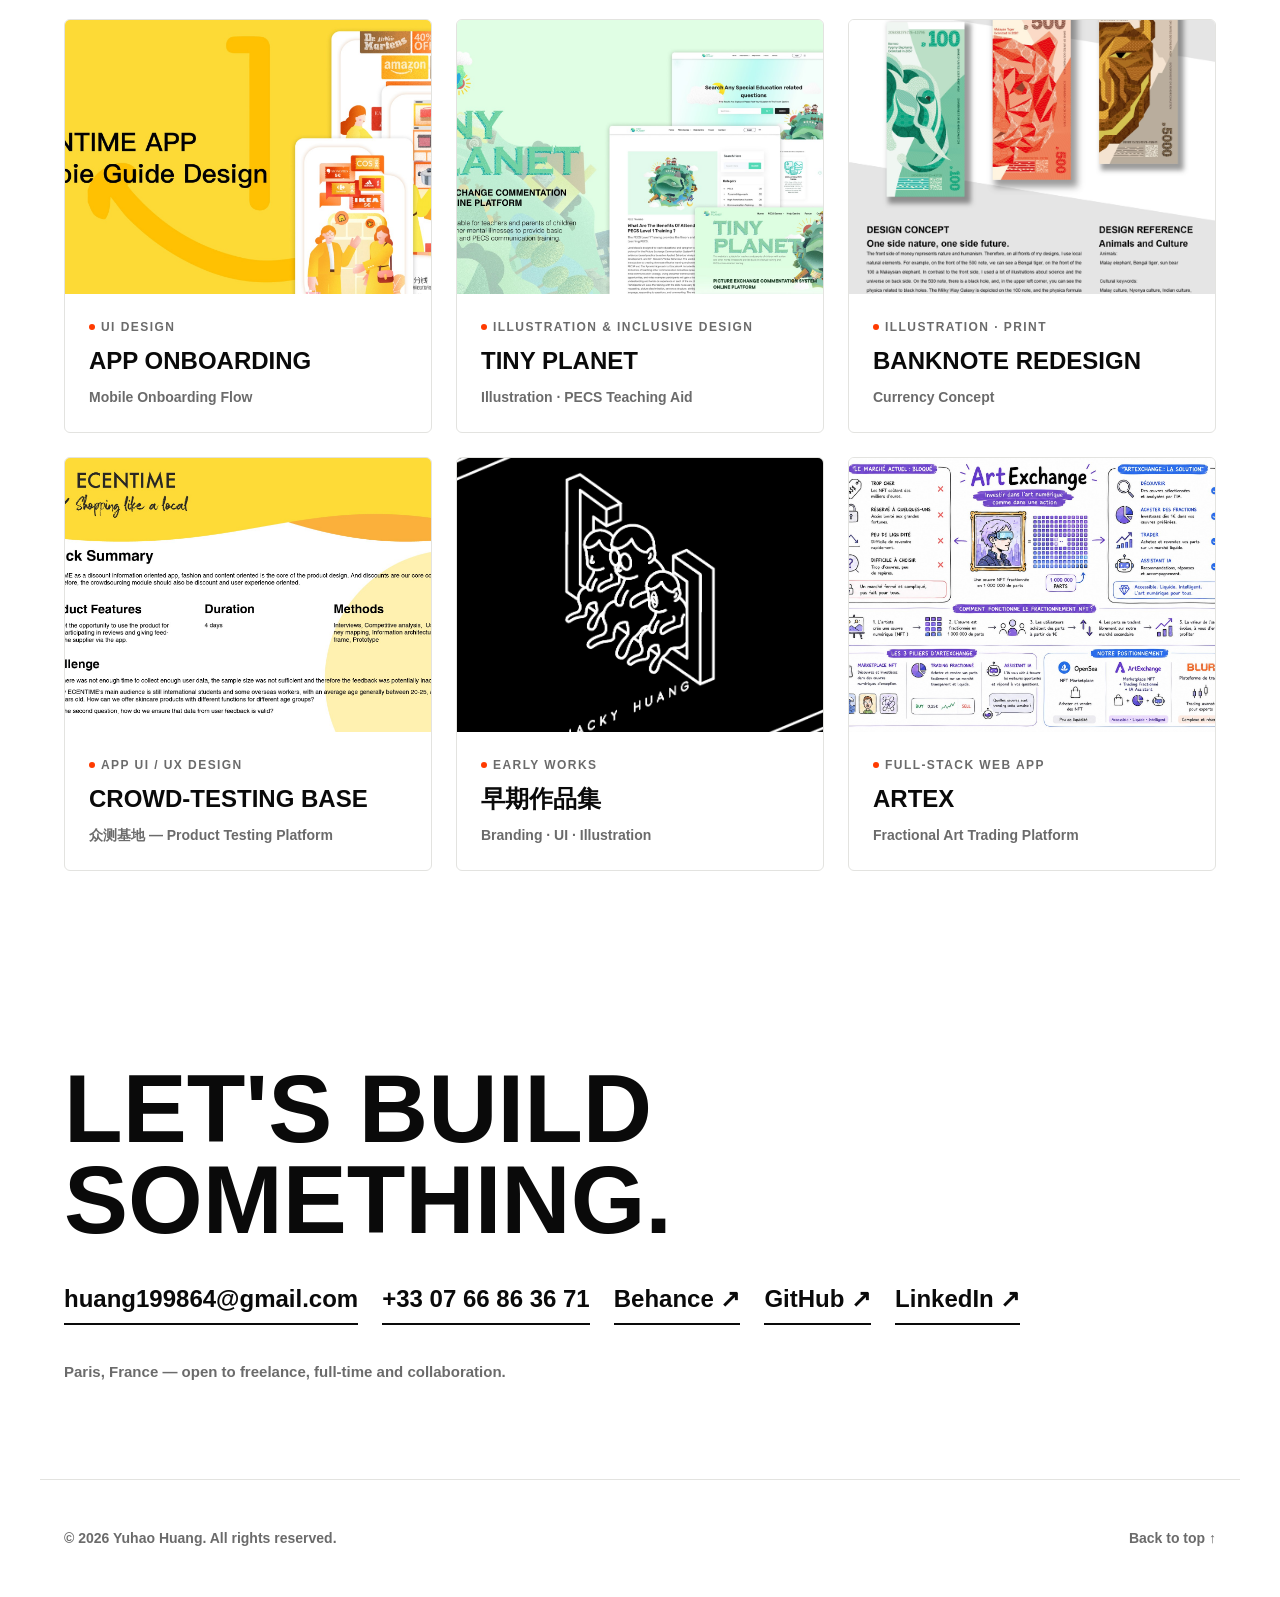
==== commit 8ef59d65: "Merge PECS into Tiny Planet; rename Selected Works to Early Works" ====
--- a/index.html
+++ b/index.html
@@ -53,7 +53,7 @@
     <section class="section work" id="work">
       <div class="section__head">
         <h2>Selected Work</h2>
-        <span class="section__index">01 — 10 Projects</span>
+        <span class="section__index">01 — 09 Projects</span>
       </div>
 
       <!-- Design & product grid -->
@@ -102,9 +102,9 @@
         <article class="project reveal" data-project="tinyplanet">
           <div class="project__media"><img src="assets/tinyplanet/1.jpg" alt="Tiny planet" loading="lazy" /></div>
           <div class="project__body">
-            <span class="project__cat"><span class="dot"></span>Illustration</span>
+            <span class="project__cat"><span class="dot"></span>Illustration &amp; Inclusive Design</span>
             <h3 class="project__title">Tiny Planet</h3>
-            <p class="project__sub">Illustration Series</p>
+            <p class="project__sub">Illustration · PECS Teaching Aid</p>
           </div>
         </article>
 
@@ -128,23 +128,13 @@
           </div>
         </article>
 
-        <!-- PECS -->
-        <article class="project reveal" data-project="pecs">
-          <div class="project__media"><img src="assets/pecs/1.jpg" alt="PECS visual teaching aid" loading="lazy" /></div>
+        <!-- Early works -->
+        <article class="project reveal" data-project="works">
+          <div class="project__media"><img src="assets/works/1.jpg" alt="Early works" loading="lazy" /></div>
           <div class="project__body">
-            <span class="project__cat"><span class="dot"></span>Inclusive Design</span>
-            <h3 class="project__title">PECS Visual Teaching Aid</h3>
-            <p class="project__sub">Communication Training System Design</p>
-          </div>
-        </article>
-
-        <!-- Selected works -->
-        <article class="project reveal" data-project="works">
-          <div class="project__media"><img src="assets/works/1.jpg" alt="Selected works" loading="lazy" /></div>
-          <div class="project__body">
-            <span class="project__cat"><span class="dot"></span>Portfolio</span>
-            <h3 class="project__title">Selected Works</h3>
-            <p class="project__sub">黄禹豪作品 — Full Collection</p>
+            <span class="project__cat"><span class="dot"></span>Early Works</span>
+            <h3 class="project__title">早期作品集</h3>
+            <p class="project__sub">Branding · UI · Illustration</p>
           </div>
         </article>
 
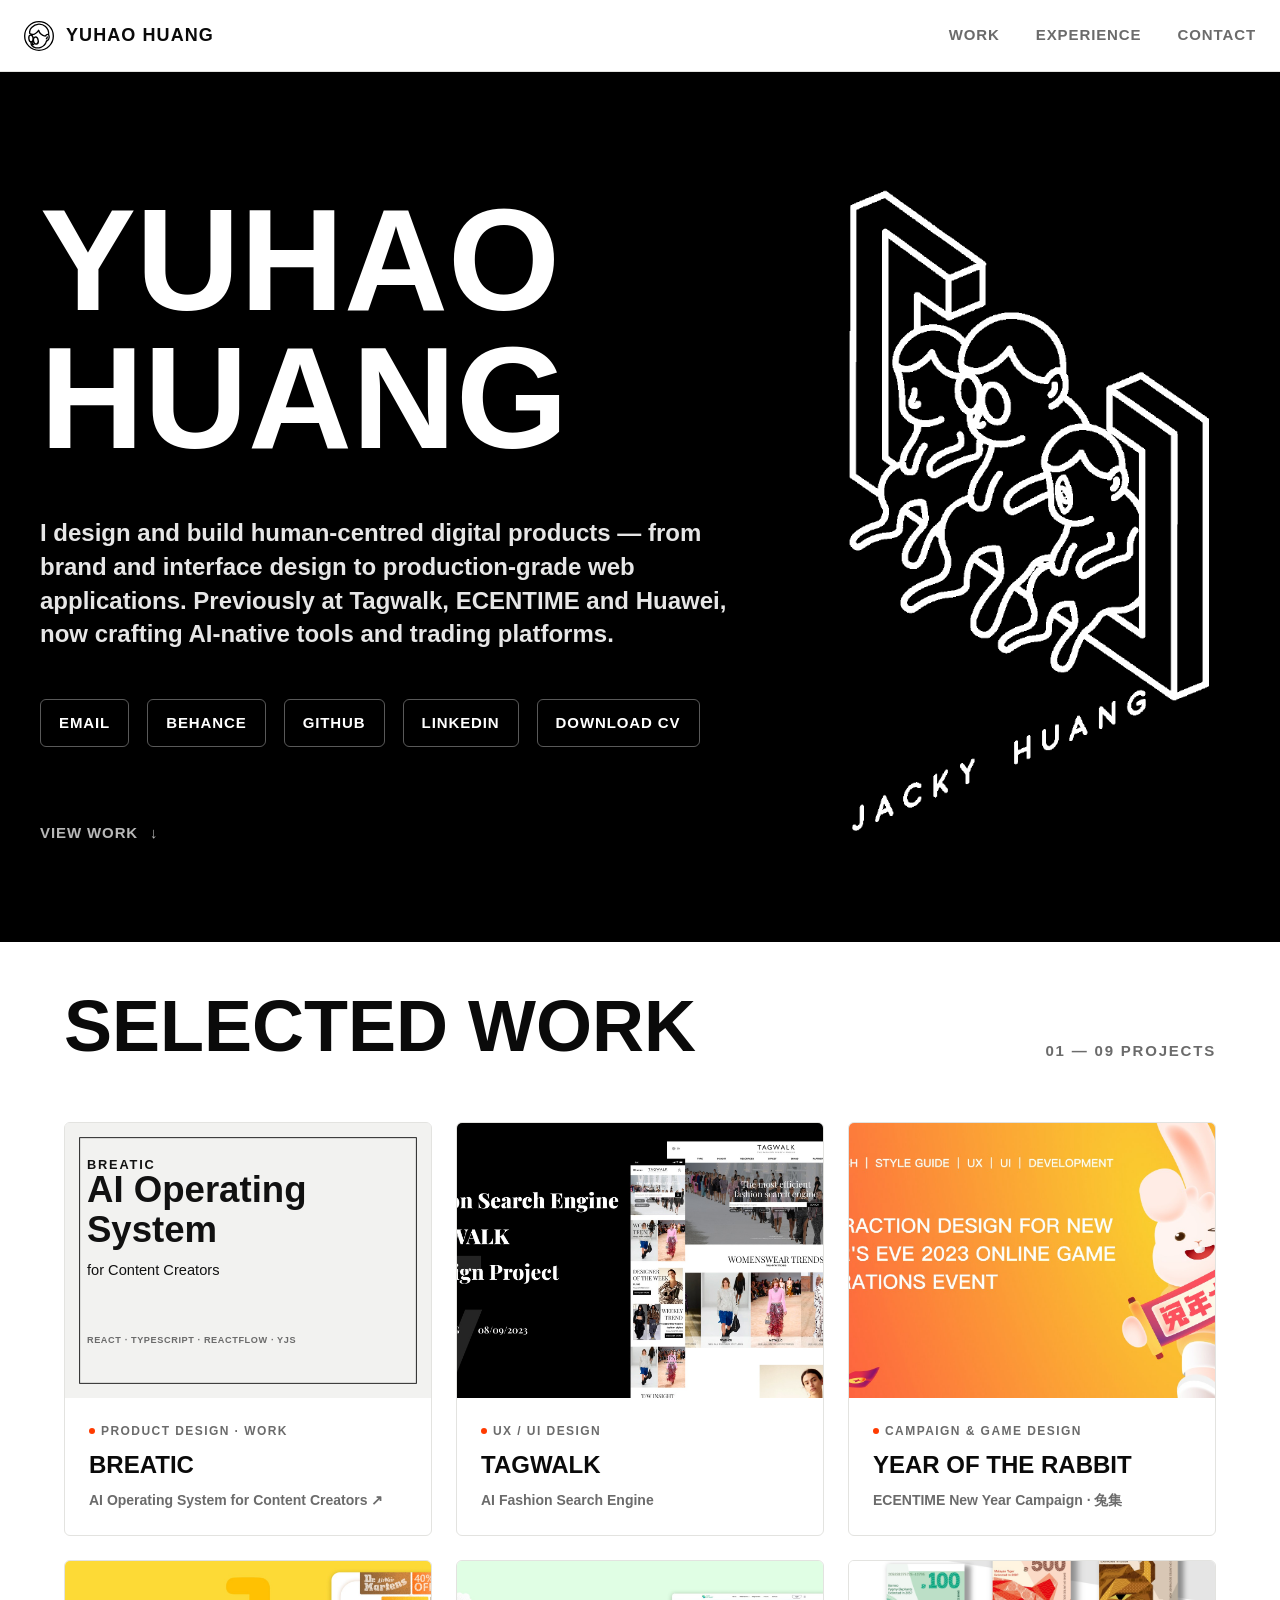
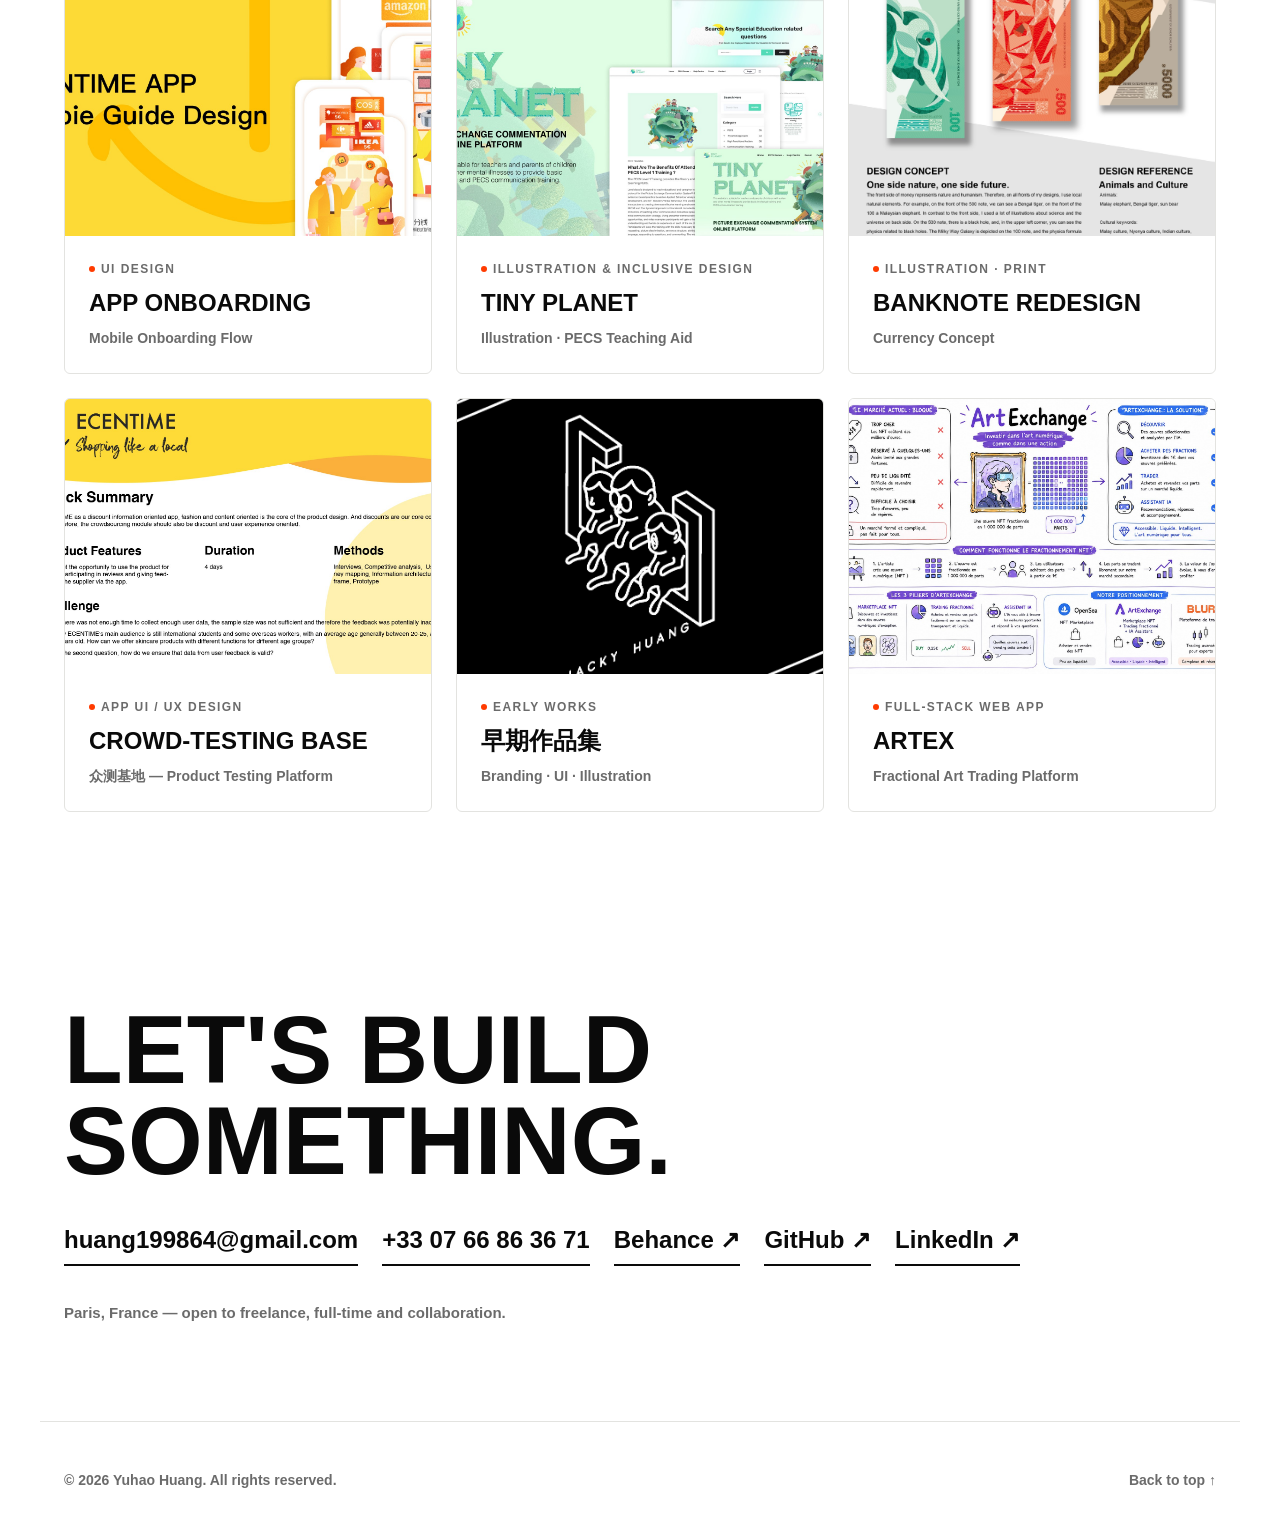
==== commit 06f8ce85: "Remove hero eyebrow line" ====
--- a/index.html
+++ b/index.html
@@ -31,7 +31,6 @@
     <!-- ============================================================ HERO -->
     <section class="hero" id="top">
       <div class="hero__inner">
-        <p class="hero__eyebrow">UX Designer &amp; Web Developer — Paris, France</p>
         <h1 class="hero__name">Yuhao<br />Huang</h1>
         <p class="hero__tagline">
           I design and build human-centred digital products — from brand and interface
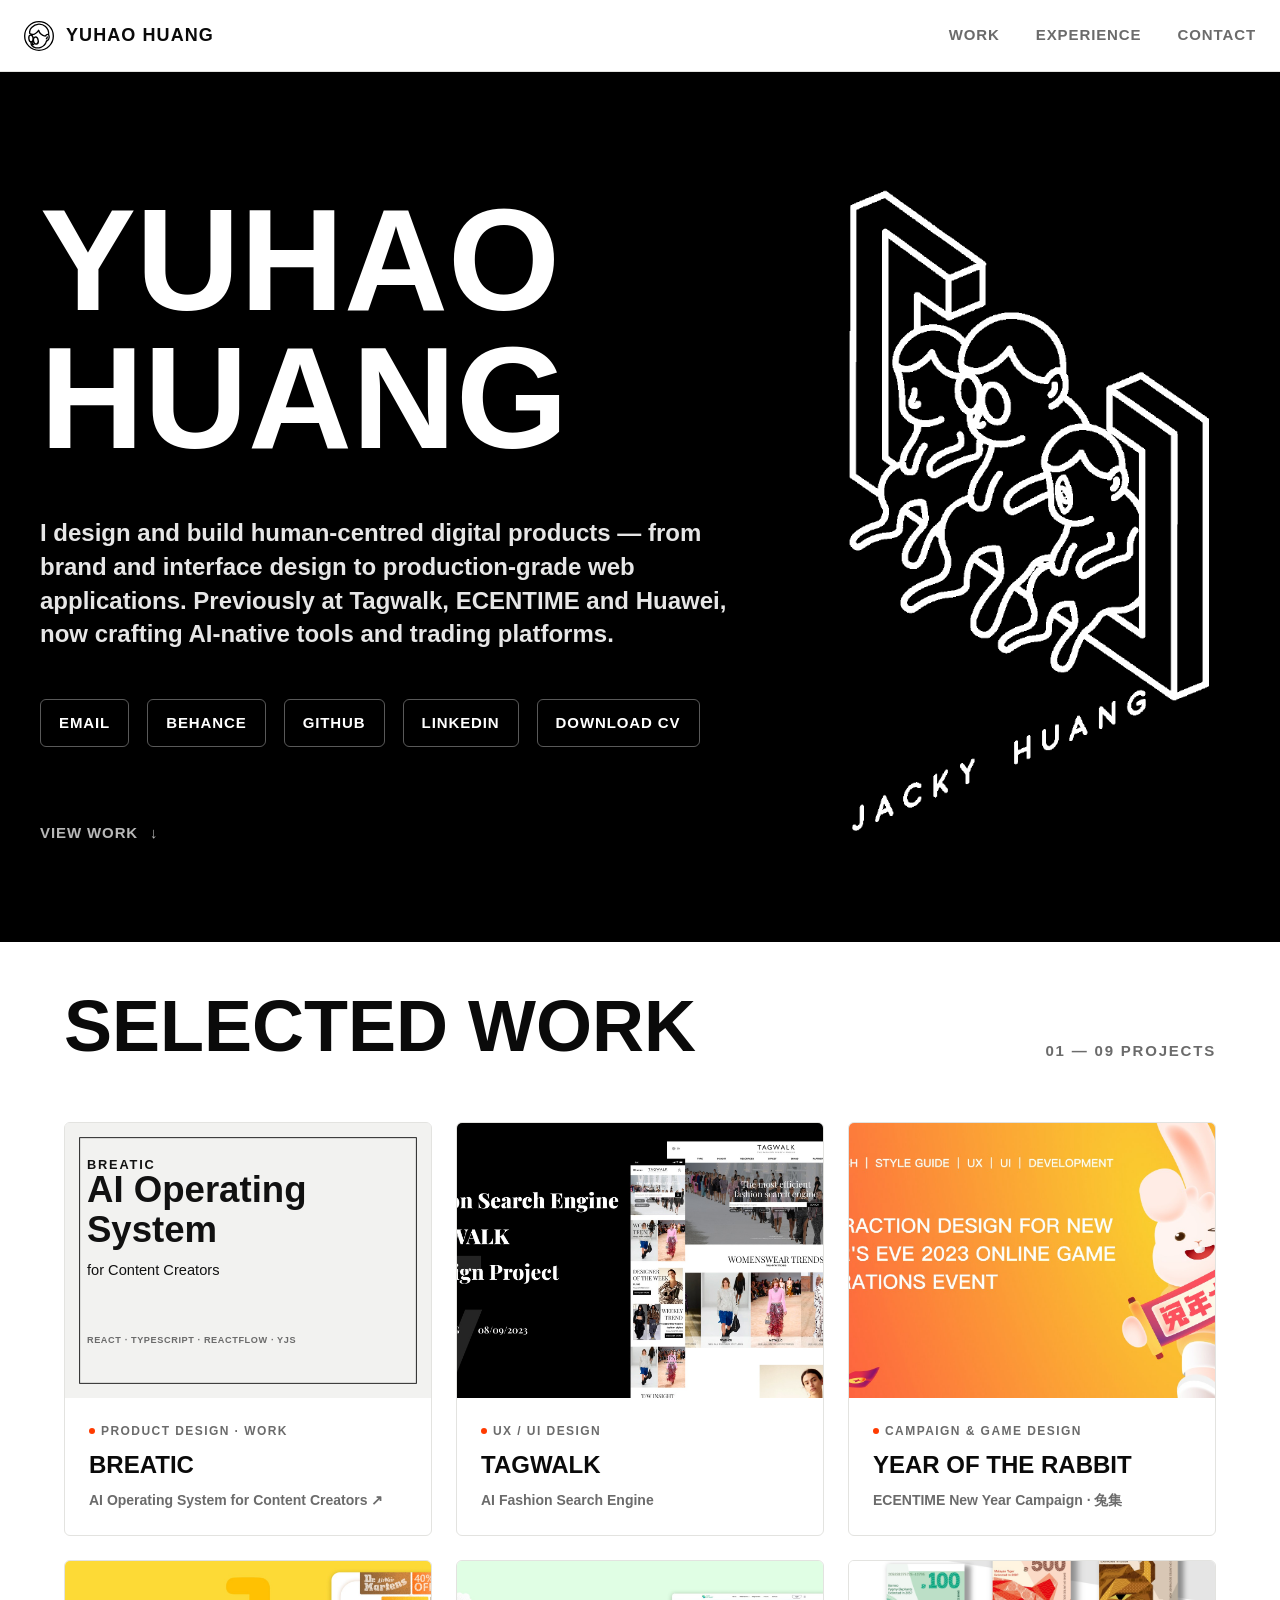
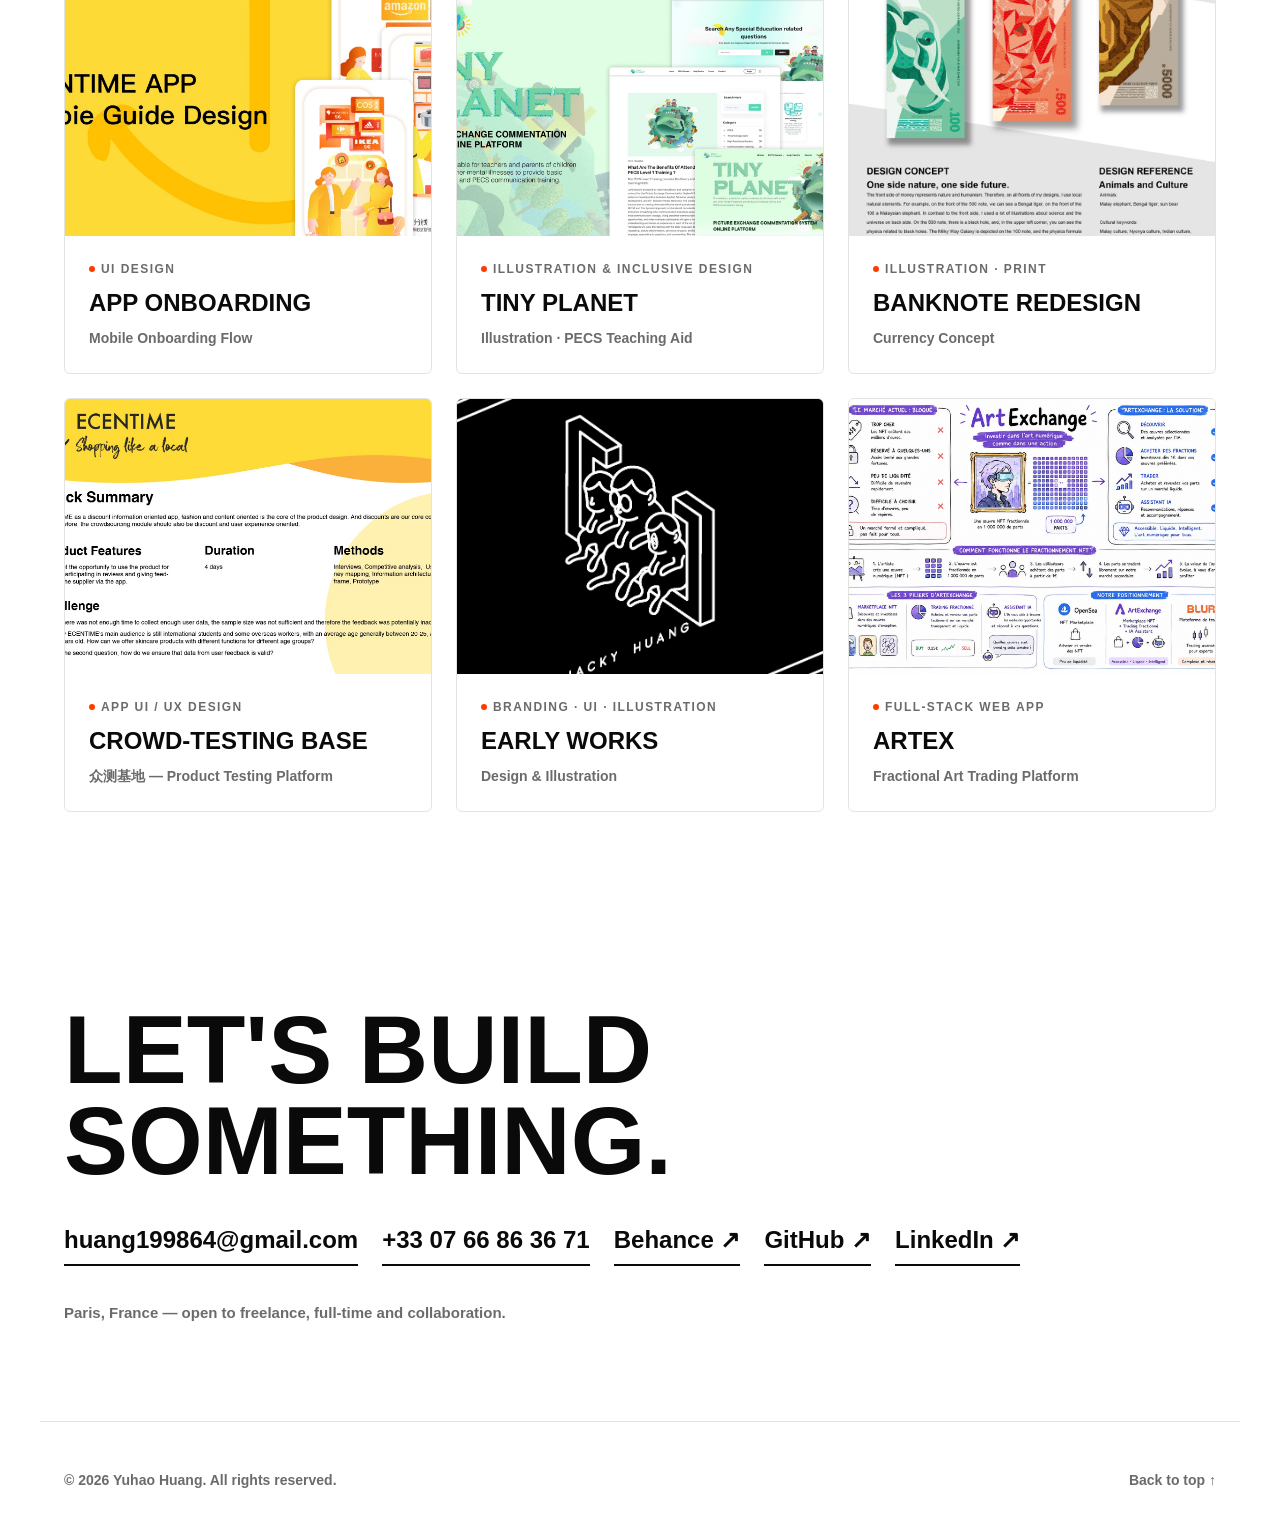
==== commit af2f34c5: "Use English title for Early Works" ====
--- a/index.html
+++ b/index.html
@@ -131,9 +131,9 @@
         <article class="project reveal" data-project="works">
           <div class="project__media"><img src="assets/works/1.jpg" alt="Early works" loading="lazy" /></div>
           <div class="project__body">
-            <span class="project__cat"><span class="dot"></span>Early Works</span>
-            <h3 class="project__title">早期作品集</h3>
-            <p class="project__sub">Branding · UI · Illustration</p>
+            <span class="project__cat"><span class="dot"></span>Branding · UI · Illustration</span>
+            <h3 class="project__title">Early Works</h3>
+            <p class="project__sub">Design &amp; Illustration</p>
           </div>
         </article>
 
